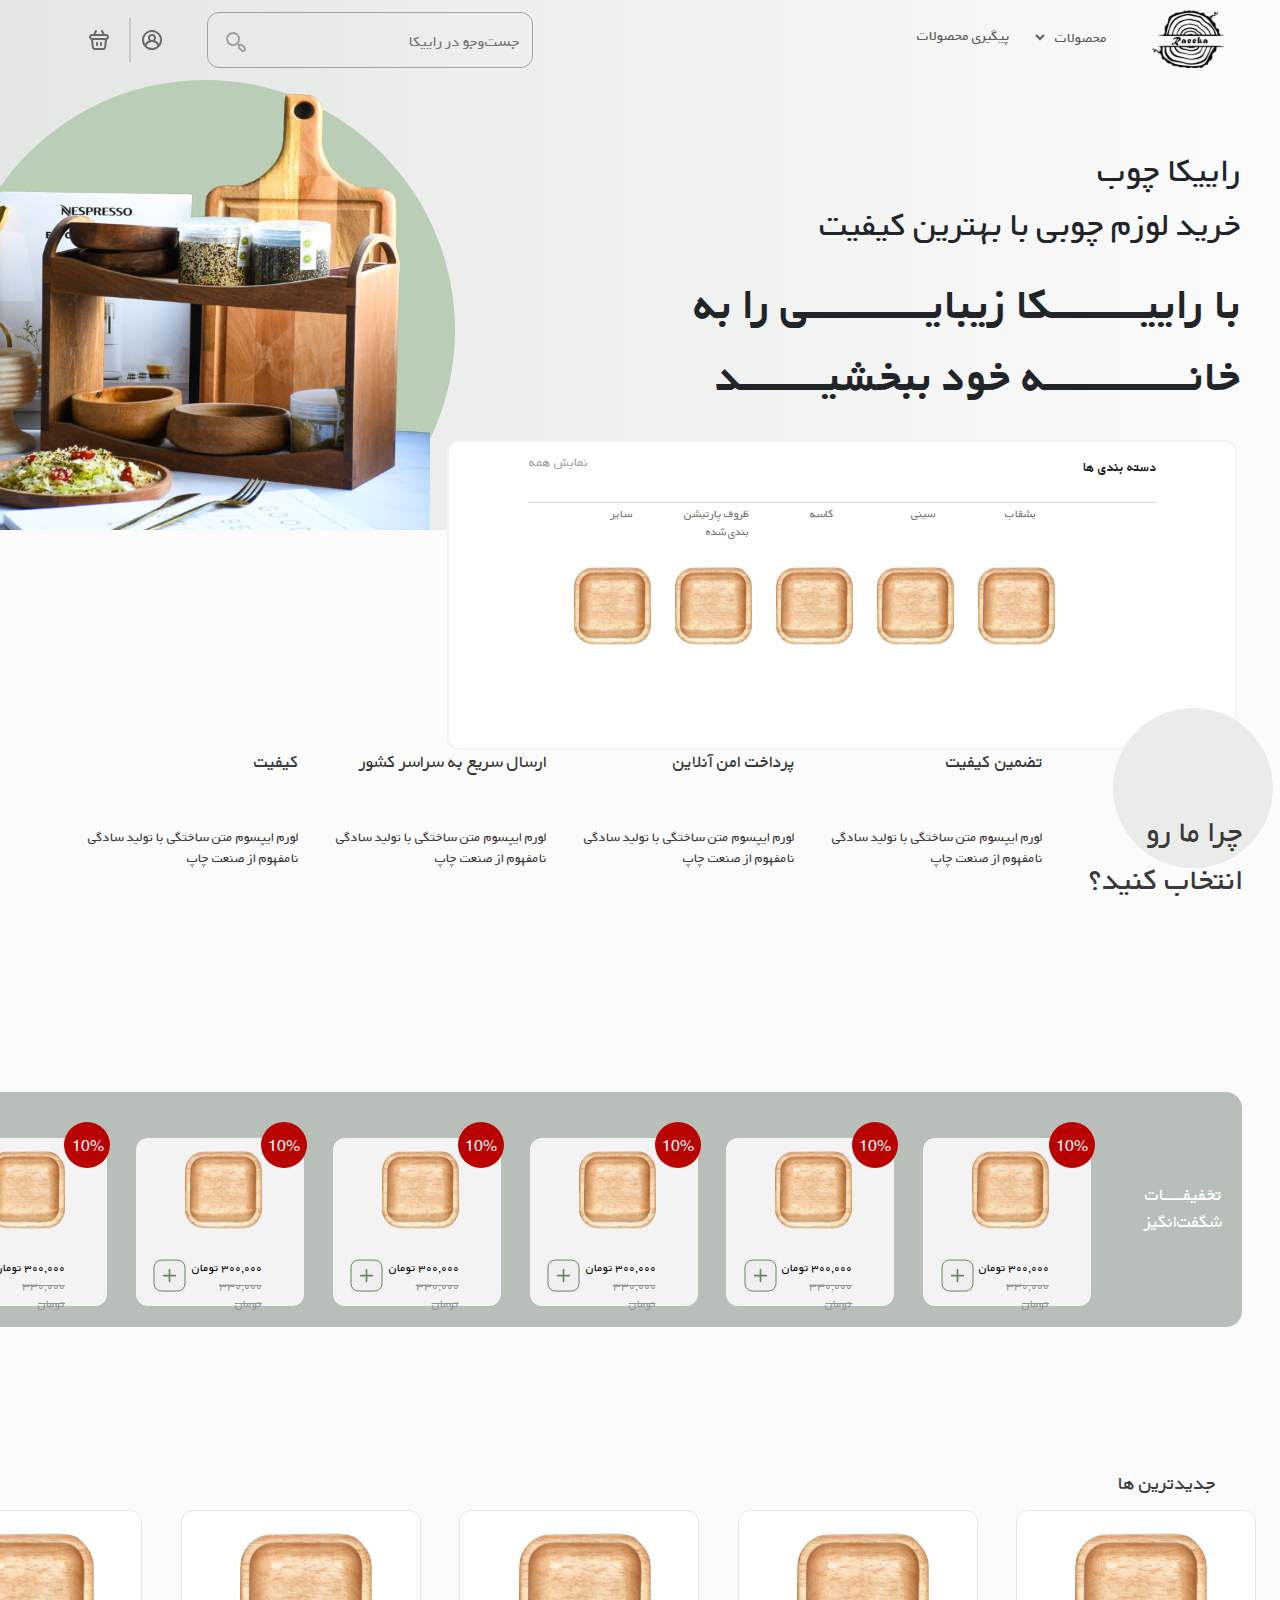
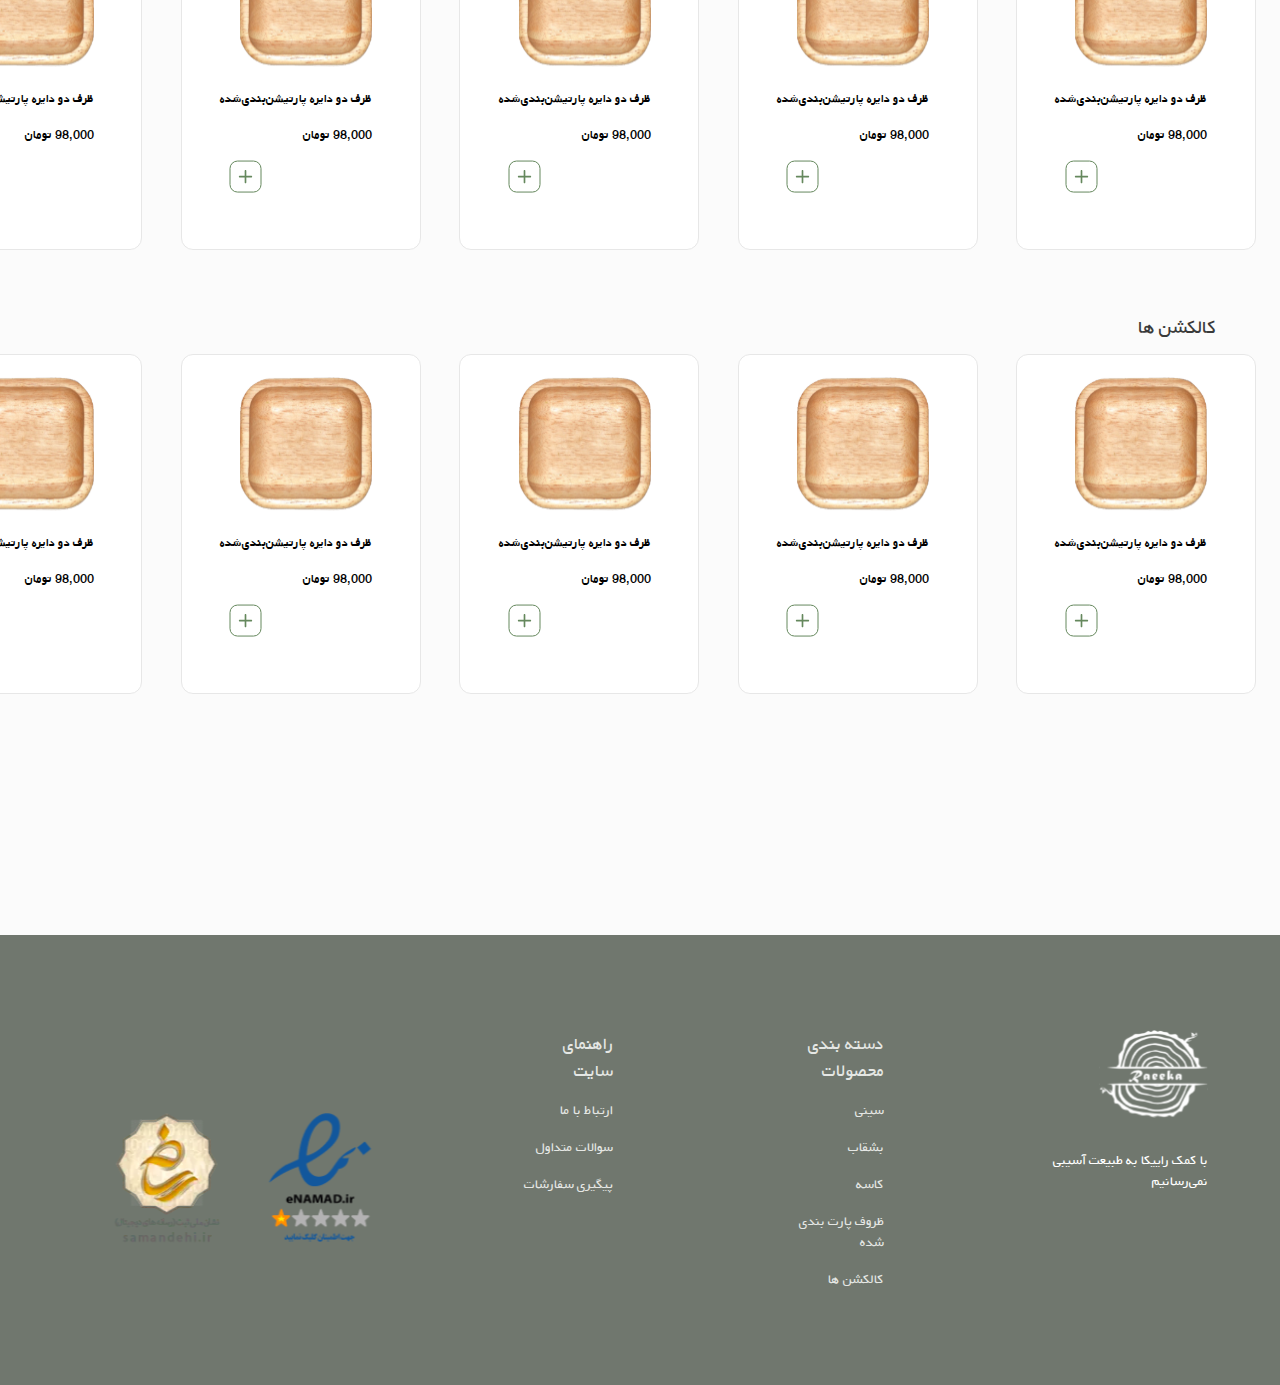
==== index.html @ fb4887e5 "modify some styles" ====
<!DOCTYPE html>
<html lang="en" dir="rtl">
<head>
    <meta charset="UTF-8">
    <meta name="viewport" content="width=device-width, initial-scale=1.0">
    <link rel="stylesheet" href="https://cdn.jsdelivr.net/npm/bootstrap@5.3.1/dist/css/bootstrap.min.css">
    <script href="https://cdn.jsdelivr.net/npm/bootstrap@5.3.1/dist/js/bootstrap.bundle.min.js"></script>
    <link rel="stylesheet" href="./style.css">
    <title>راییکا چوب</title>
</head>
<body class="container-fluid p-0">
   <div class="landing_page">
    <div class=" navbar container-fluid w-100 row m-0 p-0  w-100" style="height: 80px;">
        <div class="col row d-md-block d-none right">
            <div class="d-flex flex-row" style="width:313px; height:60px;">
                <div class="m-0" style="width:73px;"><img src="./picture/Logo.svg" alt="logo"></div>
                <div class="">
                    <div class="products_navbar_dropdown" dir="rtl">
                        <form action="">
                       <select name="products" class="products">
                           <option value="" disabled selected hidden>محصولات</option>
                           <option value="1st_product">محصول 1</option>
                           <option value="2nd_product">محصول 2</option>
                           <option value="3rd_product">محصول 3</option>
                       </select>
                       </form>
                   </div>
                </div>
                <div class="">
                    <div class="products_follow_up">
                        <button class="follow_up_button" ><a class="follow_up_button" href="#"> پیگیری محصولات</a></button>
                      </div> 
                </div>                
            </div>
        </div>
        <div class="col">
           <div class="navbar_left_side">
            <div class="search_bar">
                <button class="search_button">
                    <a href="#"><img src="./icons/search.svg" alt="search_button"></a>
                </button>
                <input type="search" class="search_bar" placeholder="جست‌و‌جو در راییکا" dir="rtl" >
            </div>
            <div class="cart_profile_icon d-lg-block d-none" >
                <div class="profile_icon" >
                    <button class="profile_icon" >
                        <a href="#"><img src="./icons/profile.svg" alt="profile_icon" class="profile_icon"></a>
                    </button>
                </div>
                <div class="cart_icon" >
                    <button class="cart_icon">
                        <a href="#"><img src="./icons/cart.svg" alt="cart_icon" class="cart_icon"></a>
                    </button>
                </div>
            </div>
           </div>
        </div>
    </div>
    <div class="landing_top container-fluid d-flex  justify-content-between p-0">
            <div class="description ">
                <p class="description_1">راییکا چوب<br>خرید لوزم چوبی با بهترین کیفیت</p>
                <p class="description_2">با راییــــــــــکا زیبایـــــــــــــی را به 
                    خانــــــــــــــــه خود ببخشیـــــــــد</p>
            </div>
            <div class="p-0 m-0 d-block">
                <div class="ball">
                    <img class="hero_img" src="./picture/Hero Image.png" alt="">
                </div>
            </div>
    </div>
    <div class="landing_bottom">
        <div class="category">
            <div class="show_all_category">
                <p class="category">دسته بندی ها</p>
                <a href="#" class="show_all_category">نمایش همه</a>
            </div>
            <div class="products_category">
                <a href="#" class="category_card"><div class="category_card"><p class="category_card_lable">بشقاب</p><img src="./picture/r 3010 1 1.svg" alt=""></div></a>
                <a href="#" class="category_card"><div class="category_card"><p class="category_card_lable">سینی</p><img src="./picture/r 3010 1 1.svg" alt=""></div></a>
                <a href="#" class="category_card"><div class="category_card"><p class="category_card_lable">کاسه</p><img src="./picture/r 3010 1 1.svg" alt=""></div></a>
                <a href="#" class="category_card" ><div class="category_card"><p class="category_card_lable" style="margin-right:5%;">ظروف پارتیشن بندی شده</p><img src="./picture/r 3010 1 1.svg" alt=""></div></a>
                <a href="#" class="category_card"><div class="category_card"><p class="category_card_lable">سایر</p><img src="./picture/r 3010 1 1.svg" alt=""></div></a>
            </div>
        </div>
        <div class="why_us">
            <div class="why_us_lable">
                <div class="why_us_ball"><p class="why_us_ball">چرا ما رو انتخاب کنید؟</p></div>
            </div>
            <div class="why_us_reasons">
                <div class="why_us_reasons_1">
                    <div class="reasons_card">
                        <div class="reasons_card_lable">تضمین کیفیت</div>
                        <div class="reasons_card_paragraph">لورم ایپسوم متن ساختگی با تولید سادگی نامفهوم از صنعت چاپ</div>
                    </div>
                    <div class="reasons_card">
                        <div class="reasons_card_lable">پرداخت امن آنلاین</div>
                        <div class="reasons_card_paragraph">لورم ایپسوم متن ساختگی با تولید سادگی نامفهوم از صنعت چاپ</div>
                    </div>
                </div>
                <div class="why_us_reasons_2">
                    <div class="reasons_card">
                        <div class="reasons_card_lable">ارسال سریع به سراسر کشور</div>
                        <div class="reasons_card_paragraph">لورم ایپسوم متن ساختگی با تولید سادگی نامفهوم از صنعت چاپ</div>
                    </div>
                    <div class="reasons_card">
                        <div class="reasons_card_lable">کیفیت</div>
                        <div class="reasons_card_paragraph">لورم ایپسوم متن ساختگی با تولید سادگی نامفهوم از صنعت چاپ</div>
                    </div>
                </div>
            </div>
        </div>
        <div class="special_offers">
            <div class="special_offers_text special_offer_container">
                <p class="special_offers">تخفیفـــــات<br>شگفت‌انگیز</p>
            </div>
            <a href="#" class="special_offer_container"  style="text-decoration: none; margin-left: 2% ;">
                <div class="special_offers_items"> 
                    <div class="special_offers_items_off"><p class="special_offers_items_off">10%</p></div>
                    <div class="special_offers_items_card">
                        <div class="special_offers_items_card_img"><img src="./picture/r 3010 1 1.svg" alt=""></div>
                        <div class="special_offers_items_card_desc">
                            <div class="special_offers_items_card_desc_price">
                                <div style="color:#000000;">۳۰۰,۰۰۰  تومان</div>
                                <div style="color: #959595; text-decoration: line-through">۳۳۰,۰۰۰  تومان</div>
                            </div>
                            <div class="special_offers_items_card_desc_button"><button><img src="./icons/Add_Button.svg" alt=""></button></div>
                        </div>
                    </div>
                </div>
            </a>
            <a href="#" class="special_offer_container" style="text-decoration: none; margin-left: 2% ;">
                <div class="special_offers_items"> 
                    <div class="special_offers_items_off"><p class="special_offers_items_off">10%</p></div>
                    <div class="special_offers_items_card">
                        <div class="special_offers_items_card_img"><img src="./picture/r 3010 1 1.svg" alt=""></div>
                        <div class="special_offers_items_card_desc">
                            <div class="special_offers_items_card_desc_price">
                                <div style="color:#000000;">۳۰۰,۰۰۰  تومان</div>
                                <div style="color: #959595; text-decoration: line-through">۳۳۰,۰۰۰  تومان</div>
                            </div>
                            <div class="special_offers_items_card_desc_button"><button><img src="./icons/Add_Button.svg" alt=""></button></div>
                        </div>
                    </div>
                </div>
            </a>
            <a href="#" class="special_offer_container" style="text-decoration: none; margin-left: 2% ;">
                <div class="special_offers_items"> 
                    <div class="special_offers_items_off"><p class="special_offers_items_off">10%</p></div>
                    <div class="special_offers_items_card">
                        <div class="special_offers_items_card_img"><img src="./picture/r 3010 1 1.svg" alt=""></div>
                        <div class="special_offers_items_card_desc">
                            <div class="special_offers_items_card_desc_price">
                                <div style="color:#000000;">۳۰۰,۰۰۰  تومان</div>
                                <div style="color: #959595; text-decoration: line-through">۳۳۰,۰۰۰  تومان</div>
                            </div>
                            <div class="special_offers_items_card_desc_button"><button><img src="./icons/Add_Button.svg" alt=""></button></div>
                        </div>
                    </div>
                </div>
            </a>
            <a href="#" class="special_offer_container" style="text-decoration: none; margin-left: 2% ;">
                <div class="special_offers_items"> 
                    <div class="special_offers_items_off"><p class="special_offers_items_off">10%</p></div>
                    <div class="special_offers_items_card">
                        <div class="special_offers_items_card_img"><img src="./picture/r 3010 1 1.svg" alt=""></div>
                        <div class="special_offers_items_card_desc">
                            <div class="special_offers_items_card_desc_price">
                                <div style="color:#000000;">۳۰۰,۰۰۰  تومان</div>
                                <div style="color: #959595; text-decoration: line-through">۳۳۰,۰۰۰  تومان</div>
                            </div>
                            <div class="special_offers_items_card_desc_button"><button><img src="./icons/Add_Button.svg" alt=""></button></div>
                        </div>
                    </div>
                </div>
            </a>
            <a href="#" class="special_offer_container" style="text-decoration: none; margin-left: 2% ;">
                <div class="special_offers_items"> 
                    <div class="special_offers_items_off"><p class="special_offers_items_off">10%</p></div>
                    <div class="special_offers_items_card">
                        <div class="special_offers_items_card_img"><img src="./picture/r 3010 1 1.svg" alt=""></div>
                        <div class="special_offers_items_card_desc">
                            <div class="special_offers_items_card_desc_price">
                                <div style="color:#000000;">۳۰۰,۰۰۰  تومان</div>
                                <div style="color: #959595; text-decoration: line-through">۳۳۰,۰۰۰  تومان</div>
                            </div>
                            <div class="special_offers_items_card_desc_button"><button><img src="./icons/Add_Button.svg" alt=""></button></div>
                        </div>
                    </div>
                </div>
            </a>
            <a href="#" class="special_offer_container" style="text-decoration: none; margin-left: 2% ;">
                <div class="special_offers_items"> 
                    <div class="special_offers_items_off"><p class="special_offers_items_off">10%</p></div>
                    <div class="special_offers_items_card">
                        <div class="special_offers_items_card_img"><img src="./picture/r 3010 1 1.svg" alt=""></div>
                        <div class="special_offers_items_card_desc">
                            <div class="special_offers_items_card_desc_price">
                                <div style="color:#000000;">۳۰۰,۰۰۰  تومان</div>
                                <div style="color: #959595; text-decoration: line-through">۳۳۰,۰۰۰  تومان</div>
                            </div>
                            <div class="special_offers_items_card_desc_button"><button><img src="./icons/Add_Button.svg" alt=""></button></div>
                        </div>
                    </div>
                </div>
            </a>
        </div>
        <div class="newest_products">
            <div class="title">
                <p class="title">جدیدترین ها</p>
                <div class="product_nav_button">
                    <button><img src="./icons/Button.svg" alt=""></button>
                    <button ><img src="./icons/Button.svg" alt="" style="rotate: 180deg;"></button>
                </div>
            </div>
            <div class="prosuct_row" >
               <a href="#" style="text-decoration: none; margin-left:3%;">
                    <div class="products_card">
                        <div class="product_img"><img src="./picture/r 3010 1 1.svg" alt="" class="product_img"></div>
                        <div class="product_desc">
                            <div class="product_name"><p> ظرف دو دایره پارتیشن‌بندی‌شده </p></div>
                            <div class="product_price"><p>98,000  تومان</p></div>
                        </div>
                        <div class="product_add"><img src="./icons/Add_Button.svg" alt=""></div>
                    </div>
               </a>
               <a href="#" style="text-decoration: none;  margin-left:3%;">
                    <div class="products_card">
                        <div class="product_img"><img src="./picture/r 3010 1 1.svg" alt="" class="product_img"></div>
                        <div class="product_desc">
                            <div class="product_name"><p> ظرف دو دایره پارتیشن‌بندی‌شده </p></div>
                            <div class="product_price"><p>98,000  تومان</p></div>
                        </div>
                        <div class="product_add"><img src="./icons/Add_Button.svg" alt=""></div>
                    </div>
               </a>
               <a href="#" style="text-decoration: none;  margin-left:3%;">
                    <div class="products_card">
                        <div class="product_img"><img src="./picture/r 3010 1 1.svg" alt="" class="product_img"></div>
                        <div class="product_desc">
                            <div class="product_name"><p> ظرف دو دایره پارتیشن‌بندی‌شده </p></div>
                            <div class="product_price"><p>98,000  تومان</p></div>
                        </div>
                        <div class="product_add"><img src="./icons/Add_Button.svg" alt=""></div>
                    </div>
               </a>
               <a href="#" style="text-decoration: none;  margin-left:3%;">
                    <div class="products_card">
                        <div class="product_img"><img src="./picture/r 3010 1 1.svg" alt="" class="product_img"></div>
                        <div class="product_desc">
                            <div class="product_name"><p> ظرف دو دایره پارتیشن‌بندی‌شده </p></div>
                            <div class="product_price"><p>98,000  تومان</p></div>
                        </div>
                        <div class="product_add"><img src="./icons/Add_Button.svg" alt=""></div>
                    </div>
               </a>
               <a href="#" style="text-decoration: none;  margin-left:3%;">
                    <div class="products_card">
                        <div class="product_img"><img src="./picture/r 3010 1 1.svg" alt="" class="product_img"></div>
                        <div class="product_desc">
                            <div class="product_name"><p> ظرف دو دایره پارتیشن‌بندی‌شده </p></div>
                            <div class="product_price"><p>98,000  تومان</p></div>
                        </div>
                        <div class="product_add"><img src="./icons/Add_Button.svg" alt=""></div>
                    </div>
               </a>
            </div>    
        </div>
        <div class="colaction_products">
            <div class="title">
                <p class="title">کالکشن ها</p>
                <div class="product_nav_button">
                    <button><img src="./icons/Button.svg" alt=""></button>
                    <button ><img src="./icons/Button.svg" alt="" style="rotate: 180deg;"></button>
                </div>
            </div>
            <div class="prosuct_row" >
               <a href="#" style="text-decoration: none; margin-left:3%;">
                    <div class="products_card">
                        <div class="product_img"><img src="./picture/r 3010 1 1.svg" alt="" class="product_img"></div>
                        <div class="product_desc">
                            <div class="product_name"><p> ظرف دو دایره پارتیشن‌بندی‌شده </p></div>
                            <div class="product_price"><p>98,000  تومان</p></div>
                        </div>
                        <div class="product_add"><img src="./icons/Add_Button.svg" alt=""></div>
                    </div>
               </a>
               <a href="#" style="text-decoration: none;  margin-left:3%;">
                    <div class="products_card">
                        <div class="product_img"><img src="./picture/r 3010 1 1.svg" alt="" class="product_img"></div>
                        <div class="product_desc">
                            <div class="product_name"><p> ظرف دو دایره پارتیشن‌بندی‌شده </p></div>
                            <div class="product_price"><p>98,000  تومان</p></div>
                        </div>
                        <div class="product_add"><img src="./icons/Add_Button.svg" alt=""></div>
                    </div>
               </a>
               <a href="#" style="text-decoration: none;  margin-left:3%;">
                    <div class="products_card">
                        <div class="product_img"><img src="./picture/r 3010 1 1.svg" alt="" class="product_img"></div>
                        <div class="product_desc">
                            <div class="product_name"><p> ظرف دو دایره پارتیشن‌بندی‌شده </p></div>
                            <div class="product_price"><p>98,000  تومان</p></div>
                        </div>
                        <div class="product_add"><img src="./icons/Add_Button.svg" alt=""></div>
                    </div>
               </a>
               <a href="#" style="text-decoration: none;  margin-left:3%;">
                    <div class="products_card">
                        <div class="product_img"><img src="./picture/r 3010 1 1.svg" alt="" class="product_img"></div>
                        <div class="product_desc">
                            <div class="product_name"><p> ظرف دو دایره پارتیشن‌بندی‌شده </p></div>
                            <div class="product_price"><p>98,000  تومان</p></div>
                        </div>
                        <div class="product_add"><img src="./icons/Add_Button.svg" alt=""></div>
                    </div>
               </a>
               <a href="#" style="text-decoration: none;  margin-left:3%;">
                    <div class="products_card">
                        <div class="product_img"><img src="./picture/r 3010 1 1.svg" alt="" class="product_img"></div>
                        <div class="product_desc">
                            <div class="product_name"><p> ظرف دو دایره پارتیشن‌بندی‌شده </p></div>
                            <div class="product_price"><p>98,000  تومان</p></div>
                        </div>
                        <div class="product_add"><img src="./icons/Add_Button.svg" alt=""></div>
                    </div>
               </a>
            </div>    
        </div>
    </div>
    <div class="footers">
        <div class="footer_1">
            <div class="footer_icons">
                <div class="footer_icon"><img class="footer_icon" src="./icons/footer/home.svg" alt=""></div>
                <div class="footer_icon"><img class="footer_icon" src="./icons/footer/cart.svg" alt=""></div>
                <div class="footer_icon"><img class="footer_icon" src="./icons/footer/menu.svg" alt=""></div>
                <div class="footer_icon"><img class="footer_icon" src="./icons/footer/profile.svg" alt=""></div>
            </div>
        </div>
        <div class="footer_2">
            <div class="about_us">
                <div style="margin-left: 165px;">
                    <img src="./picture/White_Logo 1.svg" alt="">
                    <div class="footer_details"><p>با کمک راییکا به طبیعت آسیبی نمی‌رسانیم</p></div>
                </div>
                <div style="margin-left: 165px;">
                    <p style="font-size: 18px; color:#E5E7E4;" >دسته بندی محصولات</p>
                    <a href="#" style="text-decoration: none; font-size: 14px; color:#E5E7E4;"><p>سینی</p></a>
                    <a href="#" style="text-decoration: none; font-size: 14px; color:#E5E7E4;"><p>بشقاب</p></a>
                    <a href="#" style="text-decoration: none; font-size: 14px; color:#E5E7E4;"><p>کاسه</p></a>
                    <a href="#" style="text-decoration: none; font-size: 14px; color:#E5E7E4;"><p>ظروف پارت بندی شده</p></a>
                    <a href="#" style="text-decoration: none; font-size: 14px; color:#E5E7E4;"><p>کالکشن ها</p></a>
                </div>
                <div>
                    <p style="font-size: 18px; color:#E5E7E4; width: 90px;" >راهنمای سایت</p>
                    <a href="#" style="text-decoration: none; font-size: 14px; color:#E5E7E4;"><p>ارتباط با ما</p></a>
                    <a href="#" style="text-decoration: none; font-size: 14px; color:#E5E7E4;"><p>سوالات متداول</p></a>
                    <a href="#" style="text-decoration: none; font-size: 14px; color:#E5E7E4;"><p>پیگیری سفارشات</p></a>
                </div>
            </div>
            <div class="namad">
                <a href="#"><img class="namad" src="./namad/image 1.svg" alt=""></a>
                <a href="#"><img class="namad" src="./namad/image 2.svg" alt=""></a>
            </div>
        </div>
    </div>
   </div>
<script src="./script.js"></script>
</body>
</html>
---- style.css ----
*{
    margin: 0%;
    padding: 0%
}

@font-face {
    font-family: yekan_bakh ;
    src: url(./fonts/BYekan+.ttf);
}

@font-face {
    font-family: yekan_bakh_bold ;
    src: url(./fonts/BYekan+\ Bold.ttf) ;
}

body{
    background-color: #fbfbfb ;  
} 

div.navbar{
    height: 80px;
    background-image: linear-gradient(to right , #E2E7E3 ,#D7DFD800);
}

div.right{
    margin-right: 2.5% ;
}

div.products_navbar_dropdown{
    float: right ;
    width: 78px ;
    height: 40px ;
    margin-right: 40px ;
    margin-top: 6% ;
}

select.products{
    font-family: yekan_bakh ;
    font-size: 15px ;
    border-style: none ;
    background-color: transparent ;
    color: #575D56 ;
    width: 78px ;
    height: 40px ;
}

div.products_follow_up{
    background-color: transparent;
    float: left ;
}

button.follow_up_button{
    background-color: transparent;
    font-family: yekan_bakh ;
    margin-top: 5% ;
    border-style:none ;
    color: #575D56 ;
    width: 100px ;
    height: 40px ;
    padding: 0px ;
    margin-right: 20px ;
}

a.follow_up_button{
    font-size: 15px ;
    color: #575D56 ;
    text-decoration:none ;
}

div.search_bar{
    float: right ;
    width: 326px ;
    height: 56px ;
    background-color:transparent ;
    border-style: solid ;
    border-width: 1px ;
    border-color: #9EA49D ;
    border-radius: 12px ;
}

button.search_button{
    width: 24px ;
    height: 24px ;
    margin-top: 16px ;
    margin-bottom: 16px ;
    margin-left: 16px ;
    float: left ;
    background-color:transparent ;
    border-style: none ;
}

input.search_bar{
    font-family: yekan_bakh;
    font-size: 16px;
    border-style: none;
    background-color: transparent;
    float: right;
    padding-right: 12px ;
    padding-top: 16px ;
    padding-bottom: 16px ;
    height: 56px;
    border-radius: 12px ;
}

input.search_bar:focus{
    outline: none;
}

input.search_bar::-webkit-search-cancel-button{
    -webkit-appearance:none;
}

div.cart_profile_icon{
    background-color: transparent;
    float: right;
    width: 100px;
    height: 44px;
    margin-top: 6px ;
    margin-bottom: 6px ;
    margin-right: 7%;
}

div.profile_icon{
    background-color: transparent;
    float: right;
    width: 44px ;
    height: 44px ;
    border-left-width: 1px ;
    border-left-style: solid ;
    border-left-color: #CACACA; 
}

button.profile_icon{
    background-color: transparent;
    border-right-style: none ;
    border-top-style: none ;
    border-bottom-style: none ;
    border-left-color: #CACACA; 
    border-left-style: solid; 
    border-left-width: 1px ; 
}

img.profile_icon{
    margin: 10px;
}

div.cart_icon{
    background-color: transparent;
    float: left;
    width: 47px ;
    height: 44px ;
}

button.cart_icon{
    background-color: transparent;
    border-style: none ;
}

img.cart_icon{
    margin: 10px ;
}

div.landing_top{
    background-image: linear-gradient(to right , #E2E7E3 ,#D7DFD800);
    height: 450px;
    overflow: hidden;
    flex-direction: column;
}

div.description{
    padding-top: 5%;
    padding-right: 3%;
    font-family: yekan_bakh;
    width: 50%;
    height: 20%;
    z-index: 1;
}
p.description_1{
    font-size: 36px;
}

p.description_2{
    font-size: 48px;
    font-family: yekan_bakh_bold;
}

div.ball{
    background-color: #BACDB6;
    border-radius: 50%;
    width: 400px;
    height: 380px;
    margin-left: -9%;
    float: left;
    /* position: absolute;
    top:130px;
    left: 0px;
    z-index: 0; */
}

img.hero_img{
    width: 350px;
    height: 400px;
}

div.category{
    height:200px ;
    background-color: #ffffff;
    border-width: 2px;
    border-style: solid;
    border-color: #E7E7E780;
    border-radius: 12px;
    margin-top: 7%;
    margin-right: 1%;
    display: flex;
    flex-direction: column;
    font-family: yekan_bakh;
}

a.show_all_category{
    text-decoration: none;
    color: #9EA49D;
    font-size: 14px;
}

p.category{
    font-size: 14px;
    font-family: yekan_bakh_bold;
}

div.show_all_category{
    display: flex;
    justify-content: space-between;
    width: 80%;
    height: 15%;
    margin-right: 10%;
    margin-top: 2%;
    border-bottom-style: solid;
    border-width: 1px;
    border-color: #D9D9D9;
    padding-bottom: 5%;
    display: none;
}

div.landing_bottom{
    background-color: #FBFBFB;
}

div.products_category{
    height: 75%;
    overflow-x: scroll;
    -ms-overflow-style: none;
    scrollbar-width: none; 
    display:inline-block;
    display: flex;
    margin-right: 10%;
    justify-content: center;
}

div::-webkit-scrollbar{
    display: none;
}

div.category_card{
    width: 77px;
    height: 80%;
    margin-left: 24px;
    margin-top: 2%;
}

p.category_card_lable{
    font-family: yekan_bakh;
    font-size: 12px;
    height: 25%;
    color: #70776E;
    margin-right: 25%;
    width: 100%;
}

a.category_card{
    text-decoration: none;
}

div.why_us{
    height: 370px;
    width: 100%;
    margin-top: 10%;
    margin-bottom:5% ;
}

div.why_us_lable{
    height: 100px;
    width: 100%;
}

div.why_us_ball{
    width: 100px;
    height: 100px;
    background-color: #EAECEA;
    border-radius: 50%;
    margin-right: 4%;
}
p.why_us_ball{                                     /* change font*/
    width: 190px;
    font-family: yekan_bakh;
    font-size: 20px;
    padding-top: 30%;
    color: #3A3A3A;
}

div.why_us_reasons{
    display: flex;
    margin-top: 7%;
    margin-left: 4% ;
    margin-right: 4% ;
}
 div.reasons_card{
    font-family: yekan_bakh;
    color: #383938;
 }

 div.reasons_card_lable{
    height: 20%;
    font-size: 18px;
    color: #383938;
    margin-bottom: 10%;
 }
 div.reasons_card_paragraph{
    height: 80%;
    font-size: 14px;
    color: #3C3C3C;
    margin-bottom: 10%;
    
 }

 div.why_us_reasons_1{
    width: 35%;
 }

 div.why_us_reasons_2{
    width: 35%;
    margin-right: 20%;
 }

 div.special_offers{
    background-color: #B8BFB8;
    height: 228px;
    margin-right: 3%;
    border-radius: 0px 16px 16px 0;
    overflow-x: scroll;
    display: flex;
    align-items: stretch;
    margin-bottom: 10%;
    -ms-overflow-style: none;
 }

 div.special_offers_text{
    width: 150px;
    margin-left: 70px;
    margin-top: 50px;
}

p.special_offers{
    margin-top: 50%;
    margin-right: 25%;
    font-family: yekan_bakh;                        /*change font*/
    font-size: 18px;
    color: #FFFFFF;
}

div.special_offers_items{
    width: 172px;
    height: 228px;
    margin-left: 5%;
}

p.special_offers_items_off{
    color: #FFFFFF;
    font-family: yekan_bakh;                       /*change font*/     
    font-size: 16px;
    padding-top: 25%;
    padding-right: 15%;
    z-index: 2;
}

div.special_offers_items_off{
    background-color: #B90202;
    width: 46px;
    height: 46px;
    border-radius: 50%;
    position: relative;
    top: 30px;
    padding-bottom: 30px;
}

div.special_offers_items_card{
    width: 168px;
    height: 168px;
    background-color: #F3F3F3;
    border-radius: 12px;
    margin-right: 2%;
    margin-bottom: 5%;
}

div.special_offers_items_card_img{
    width: 96px;
    height: 96px;
    padding-top: 8%;
    padding-right: 25%;
}

div.special_offers_items_card_desc{
    width: 110px;
    height: 40px;
    display: flex;
    margin-right: 25%;
    padding-top: 15%;
}

div.special_offers_items_card_desc_price{
    width: 70px;
    height: 40px;
    font-family: yekan_bakh;                                          /*change font*/
    font-size: 12px;
    display: flex;
    flex-direction: column;
    margin-left: 5%;
}

div.special_offers_items_card_desc_button{
    width: 32px;
    height: 32px;
}

button {
    border: none;
}

div.newest_products{
    height: 380px;
    margin-bottom: 5%;
    -ms-overflow-style: none;
}

div.title{
    height: 40px;
    display: flex;
    margin-bottom: 15px;
}

p.title{
 font-family: yekan_bakh;                                         /*change font*/
 font-size: 20px;
 color: #3A3A3A;
 padding-right: 5%;
 padding-top: 1%;
 margin-left: 5px;
}

div.product_nav_button{
    display: none;
}

div.prosuct_row{
    display: flex;
    overflow: scroll;
}

div.products_card{
    height: 340px;
    width: 240px;
    border-style: solid;
    border-color: #E7E7E7;
    border-width:1px;
    border-radius: 12px;
    margin-right: 10%;
    background-color: #FFFFFF;
}

div.product_img{
    padding-right: 20%;
}
 
img.product_img{
    width: 132px;
    height: 178px;    
}

div.product_desc{
    font-family: yekan_bakh_bold;                                         /*change font*/        
    font-size: 13px;
    padding-right: 20%;
    color: #000000;
}

div.product_add{
    float: left;
    padding-left: 20%;

}

div.colaction_products{
    height: 380px;
    margin-bottom: 20%;
    -ms-overflow-style: none;
}

div.footer_1{
overflow: hidden;
position: fixed;
bottom: 0;
height: 80px;
width: 100%;
border-top-color:#F3F6F4 ;
border-top-style: solid;
border-width: 1px;
background-color: rgba(255, 255, 255, 0.7);
}
 

div.footer_icons{
    display: flex;
    color: #B9B9B9;
    margin-right: 15%;
    margin-top: 24px;
}

img.footer_icon{
    color: #B9B9B9;
}

div.footer_icon{
    color: #B9B9B9;
    margin-left: 20%;
}

div.footer_2{
    display: flex;
    margin-top: 5%;
    height: 450px;
    background-color: #70776E;
    font-family: yekan_bakh;                        /*change font*/
    display: none;
}

div.about_us{
  display: flex;    
  margin-top: 95px; 
  float: right;
  margin-right: 72px;
}

div.footer_details{
    font-size: 14px;
    color: #FFFFFF;
    margin-top: 32px;
}

div.namad{
    float: left;
    margin-top: 174px;
    display: flex;
    width: 35%;
    margin-right: 10%;
}

.special_offer_container.active{
    cursor: grabbing;
    cursor: -webkit-grabbing;
    transform: scale(1);
}

/* resposive */

@media only screen and (max-width:992px) {
    p.description_1{
        font-size: 18px;
    }
    
    p.description_2{
        font-size: 20px;
        font-family: yekan_bakh_bold;
    }
}

@media only screen and (max-width:767px){
    div.search_bar{
        width: 95%;
        justify-content: center;
        margin-right: 2%;
    }
   
}

@media only screen and (min-width:767px){
    div.footer_1{
        display: none;
    }
    div.footer_2{
        display: flex;
    }
    div.namad{
        position: absolute;
        bottom: -2400px;
    }
    img.namad{
        width: 75px;
        height: 75px;
    }
    div.ball{
        width: 450px;
        height: 450px;
    }
    div.landing_top{
        display: flex;
        flex-direction: row;
    }
    img.hero_img{
        float: left;
        width: 95%;
        height: 100%;
    }
}

@media screen and (min-width:992px) {
    div.namad{
        display: block;
        position: static;
    }
    img.namad{
        width: 150px;
        height: 140px;
    }

    div.ball{
        width: 500px;
        height: 500px;
    }
    div.category{
        height: 100%;
    }
    div.why_us{
        display: flex;
        flex-direction:row ;
    }
    div.why_us_reasons_1{
        display: flex;
        width: 50%;
    }
    div.why_us_reasons_2{
        display: flex;
        width: 50%;
        margin-right: 0%;
    }
    div.why_us_lable{
        width: 20%;
    }
    div.show_all_category{
        padding-bottom: 10px;
    }
    div.special_offers{
        height: 235px;
    }
    div.reasons_card{
        margin-left: 15px;
    }
}

@media screen and (min-width:1200px) {
    div.category{
        position: absolute;
        height: 250px;
        width:600px ;
        top: 350px;
        right: 30px;
        width: 790px;
        height: 310px;
    }
    div.show_all_category{
        display: block;
    }

    a.show_all_category{
        position: absolute;
        top: 10px;
        left: 80px;
    }

    div.why_us_lable{
        position: relative;
        top: 50px;
    }

    div.why_us_ball{
        width: 160px;
        height: 160px;
    }

    p.why_us_ball{
        font-size: 32px;
        padding-top: 100px;
        padding-right: 30px;
    }

    div.navbar_left_side{
        float: left;
        margin-left: 10%;
        width: 460px;
    }
}

@media screen and (max-width:1550px){
    body{
        width: 100%;
    }
    div.landing_page{
        width: 100%;
    }
}

@media screen and (min-width:1550px){
    body{
        width: 100%;
    }

    div.landing_page{
        width: 1550px;
        margin-right: 20%;
    }

    div.category{
        right: 20%;
    }
}
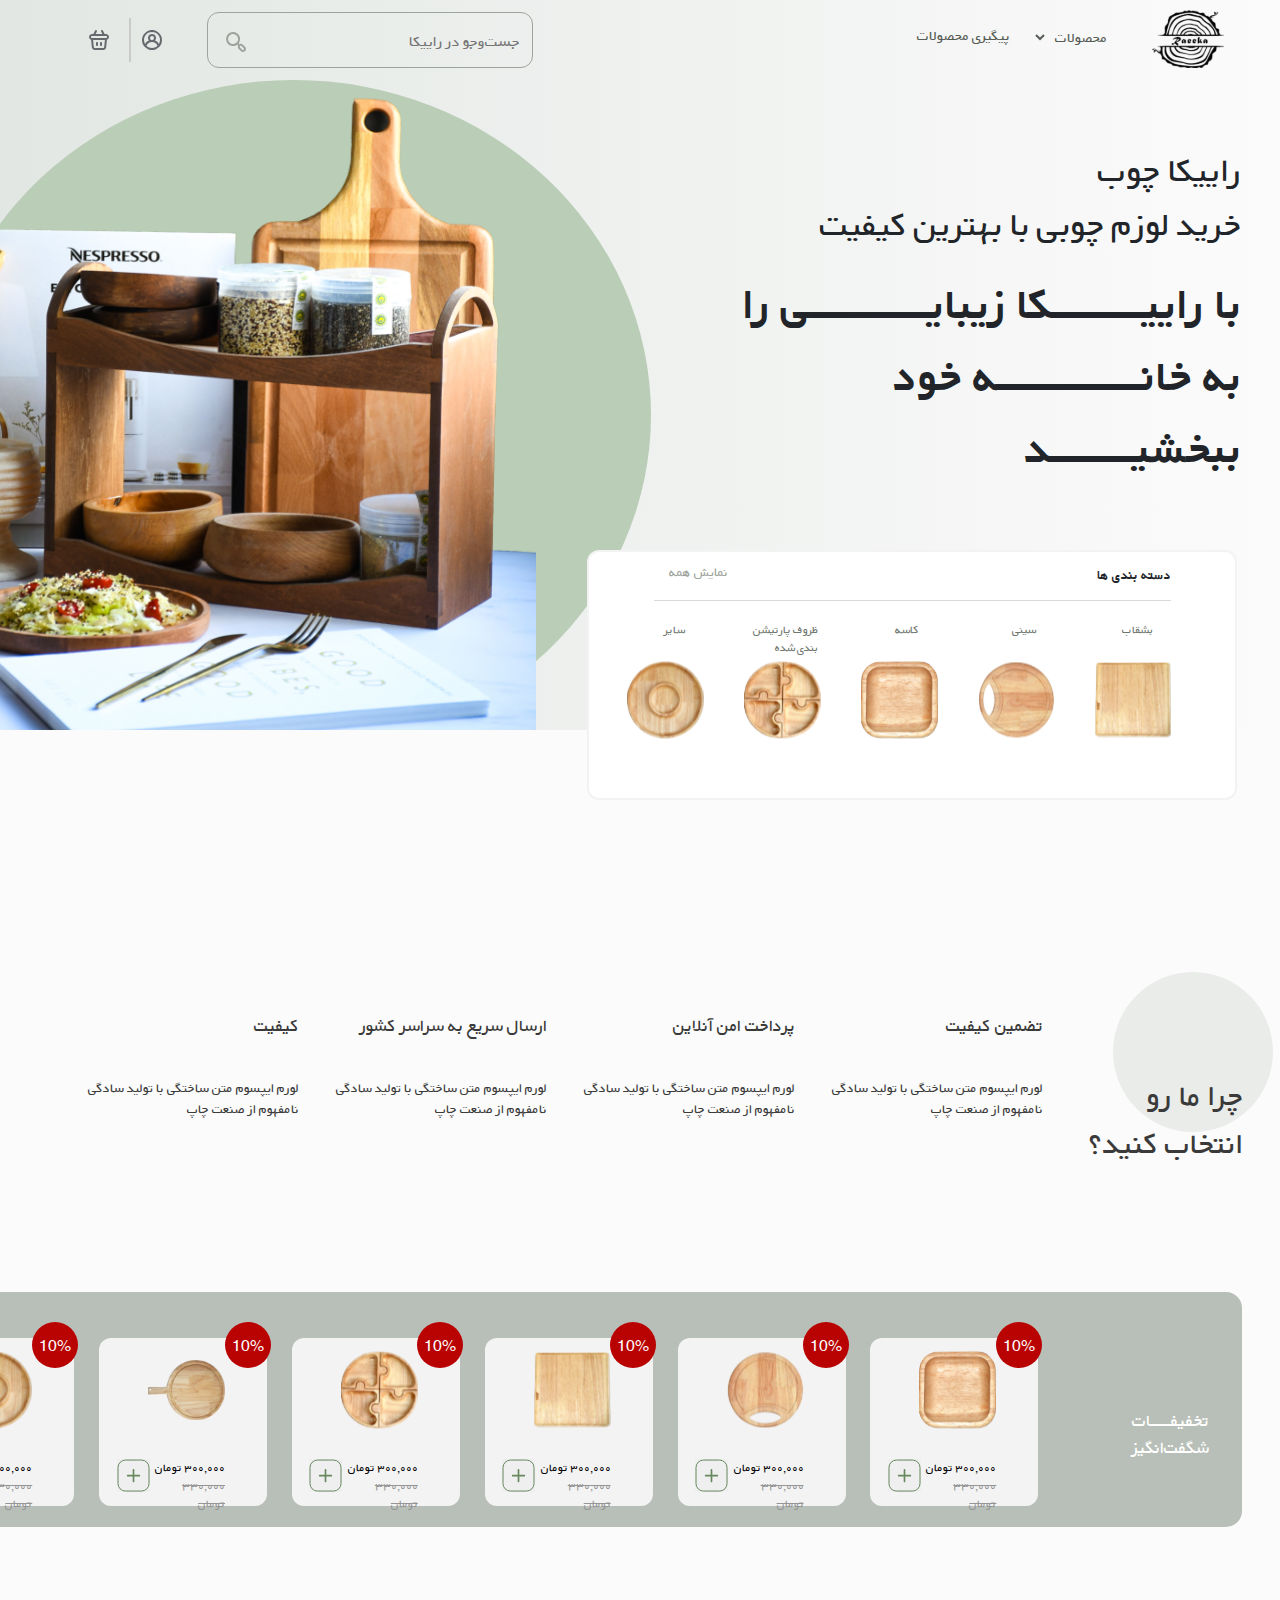
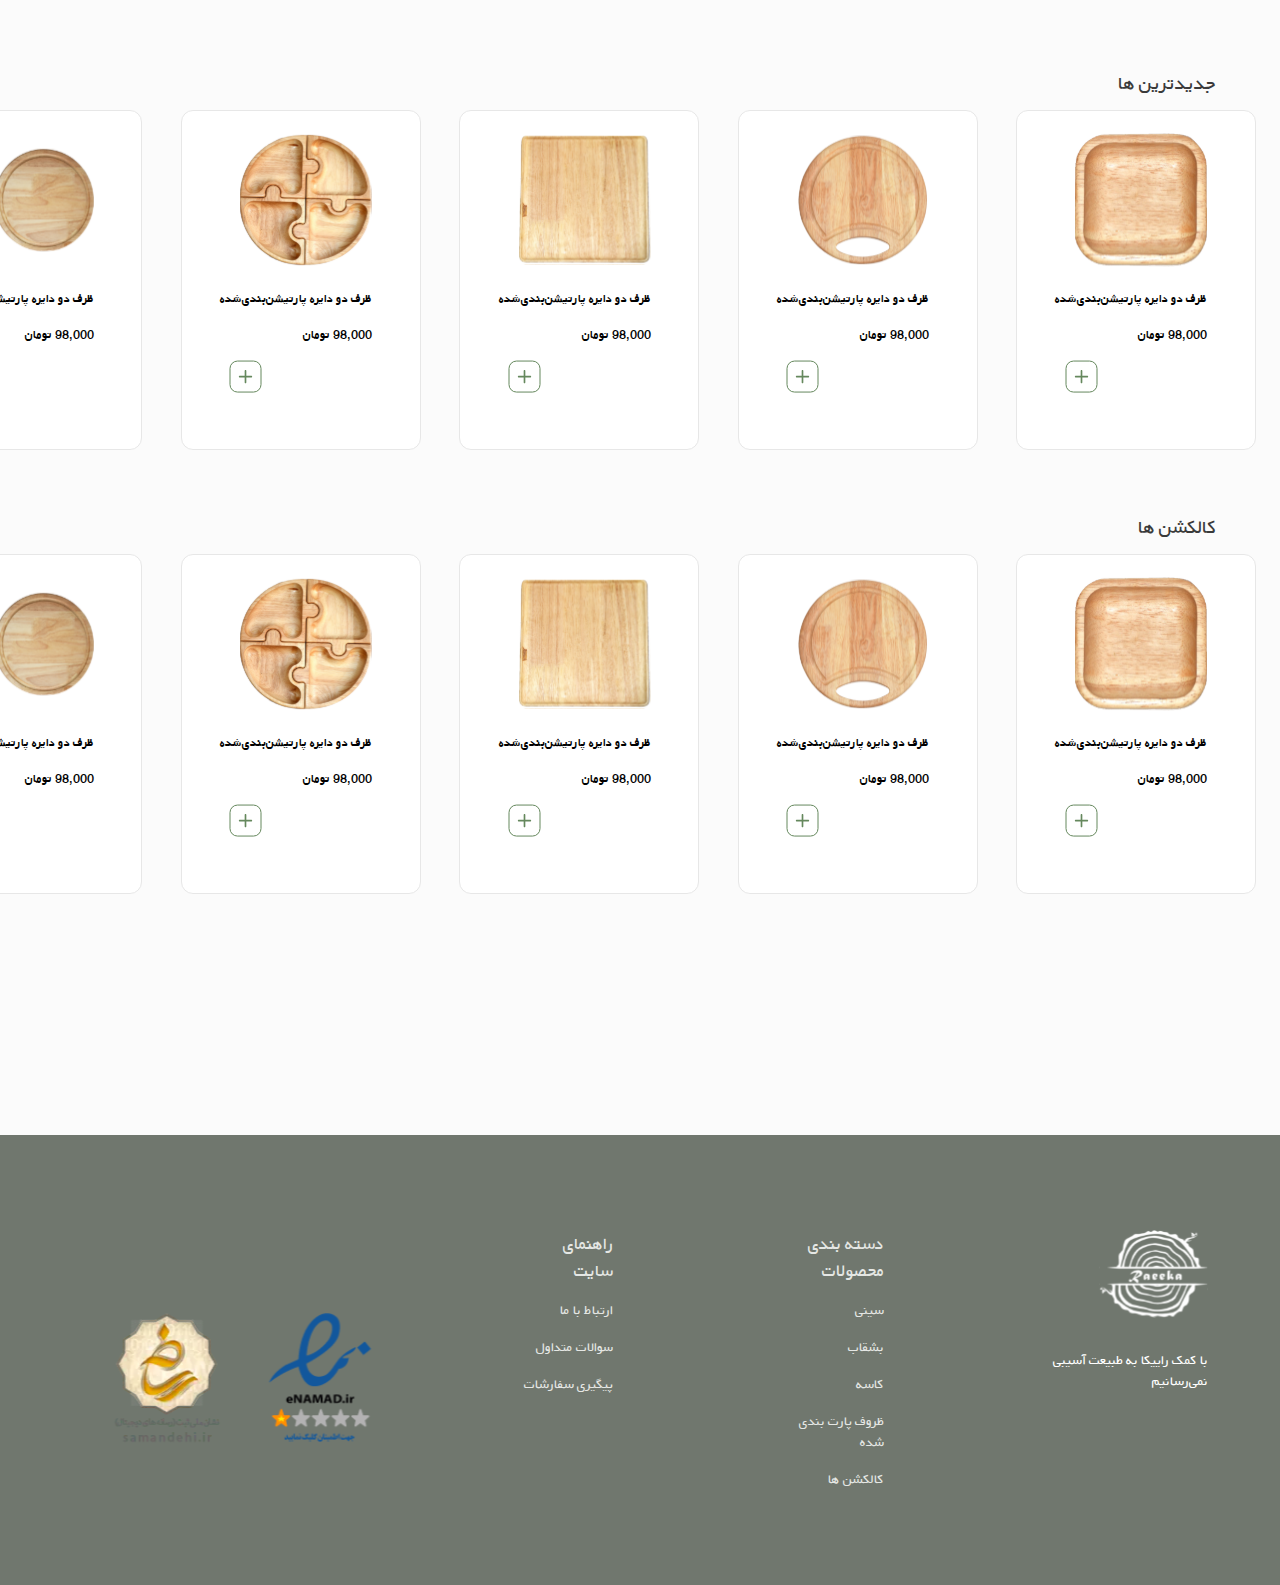
==== commit 8b4b57fe: "new changes" ====
--- a/index.html
+++ b/index.html
@@ -75,11 +75,11 @@
                 <a href="#" class="show_all_category">نمایش همه</a>
             </div>
             <div class="products_category">
-                <a href="#" class="category_card"><div class="category_card"><p class="category_card_lable">بشقاب</p><img src="./picture/r 3010 1 1.svg" alt=""></div></a>
-                <a href="#" class="category_card"><div class="category_card"><p class="category_card_lable">سینی</p><img src="./picture/r 3010 1 1.svg" alt=""></div></a>
-                <a href="#" class="category_card"><div class="category_card"><p class="category_card_lable">کاسه</p><img src="./picture/r 3010 1 1.svg" alt=""></div></a>
-                <a href="#" class="category_card" ><div class="category_card"><p class="category_card_lable" style="margin-right:5%;">ظروف پارتیشن بندی شده</p><img src="./picture/r 3010 1 1.svg" alt=""></div></a>
-                <a href="#" class="category_card"><div class="category_card"><p class="category_card_lable">سایر</p><img src="./picture/r 3010 1 1.svg" alt=""></div></a>
+                <a href="#" class="category_card"><div class="category_card"><p class="category_card_lable">بشقاب</p><div class="img_area"><img src="./picture/products/3-1.svg" class="img_front" alt=""><img src="./picture/products/3-2.svg" alt="" class="img_back"></div></div></a>
+                <a href="#" class="category_card"><div class="category_card"><p class="category_card_lable">سینی</p><div class="img_area"><img src="./picture/products/2-1.svg" style="rotate: 90deg;" class="img_front" alt=""><img src="./picture/products/2-2.svg" alt="" class="img_back"></div></div></a>
+                <a href="#" class="category_card"><div class="category_card"><p class="category_card_lable">کاسه</p><div class="img_area"><img src="./picture/products/1-1.svg" class="img_front" alt=""><img src="./picture/products/1-2.svg" alt="" class="img_back"></div></div></a>
+                <a href="#" class="category_card" ><div class="category_card"><p class="category_card_lable" style="margin-right:5%;">ظروف پارتیشن بندی شده</p><div class="img_area"><img src="./picture/products/4-1.svg" class="img_front" alt=""><img src="./picture/products/4-2.svg" alt="" class="img_back"></div></div></a>
+                <a href="#" class="category_card"><div class="category_card"><p class="category_card_lable">سایر</p><div class="img_area"><img src="./picture/products/6-1.svg" class="img_front" alt=""><img src="./picture/products/6-2.svg" alt="" class="img_back"></div></div></a>
             </div>
         </div>
         <div class="why_us">
@@ -113,96 +113,109 @@
             <div class="special_offers_text special_offer_container">
                 <p class="special_offers">تخفیفـــــات<br>شگفت‌انگیز</p>
             </div>
-            <a href="#" class="special_offer_container"  style="text-decoration: none; margin-left: 2% ;">
-                <div class="special_offers_items"> 
-                    <div class="special_offers_items_off"><p class="special_offers_items_off">10%</p></div>
-                    <div class="special_offers_items_card">
-                        <div class="special_offers_items_card_img"><img src="./picture/r 3010 1 1.svg" alt=""></div>
-                        <div class="special_offers_items_card_desc">
-                            <div class="special_offers_items_card_desc_price">
-                                <div style="color:#000000;">۳۰۰,۰۰۰  تومان</div>
-                                <div style="color: #959595; text-decoration: line-through">۳۳۰,۰۰۰  تومان</div>
-                            </div>
-                            <div class="special_offers_items_card_desc_button"><button><img src="./icons/Add_Button.svg" alt=""></button></div>
-                        </div>
-                    </div>
-                </div>
-            </a>
-            <a href="#" class="special_offer_container" style="text-decoration: none; margin-left: 2% ;">
-                <div class="special_offers_items"> 
-                    <div class="special_offers_items_off"><p class="special_offers_items_off">10%</p></div>
-                    <div class="special_offers_items_card">
-                        <div class="special_offers_items_card_img"><img src="./picture/r 3010 1 1.svg" alt=""></div>
-                        <div class="special_offers_items_card_desc">
-                            <div class="special_offers_items_card_desc_price">
-                                <div style="color:#000000;">۳۰۰,۰۰۰  تومان</div>
-                                <div style="color: #959595; text-decoration: line-through">۳۳۰,۰۰۰  تومان</div>
-                            </div>
-                            <div class="special_offers_items_card_desc_button"><button><img src="./icons/Add_Button.svg" alt=""></button></div>
-                        </div>
-                    </div>
-                </div>
-            </a>
-            <a href="#" class="special_offer_container" style="text-decoration: none; margin-left: 2% ;">
-                <div class="special_offers_items"> 
-                    <div class="special_offers_items_off"><p class="special_offers_items_off">10%</p></div>
-                    <div class="special_offers_items_card">
-                        <div class="special_offers_items_card_img"><img src="./picture/r 3010 1 1.svg" alt=""></div>
-                        <div class="special_offers_items_card_desc">
-                            <div class="special_offers_items_card_desc_price">
-                                <div style="color:#000000;">۳۰۰,۰۰۰  تومان</div>
-                                <div style="color: #959595; text-decoration: line-through">۳۳۰,۰۰۰  تومان</div>
-                            </div>
-                            <div class="special_offers_items_card_desc_button"><button><img src="./icons/Add_Button.svg" alt=""></button></div>
-                        </div>
-                    </div>
-                </div>
-            </a>
-            <a href="#" class="special_offer_container" style="text-decoration: none; margin-left: 2% ;">
-                <div class="special_offers_items"> 
-                    <div class="special_offers_items_off"><p class="special_offers_items_off">10%</p></div>
-                    <div class="special_offers_items_card">
-                        <div class="special_offers_items_card_img"><img src="./picture/r 3010 1 1.svg" alt=""></div>
-                        <div class="special_offers_items_card_desc">
-                            <div class="special_offers_items_card_desc_price">
-                                <div style="color:#000000;">۳۰۰,۰۰۰  تومان</div>
-                                <div style="color: #959595; text-decoration: line-through">۳۳۰,۰۰۰  تومان</div>
-                            </div>
-                            <div class="special_offers_items_card_desc_button"><button><img src="./icons/Add_Button.svg" alt=""></button></div>
-                        </div>
-                    </div>
-                </div>
-            </a>
-            <a href="#" class="special_offer_container" style="text-decoration: none; margin-left: 2% ;">
-                <div class="special_offers_items"> 
-                    <div class="special_offers_items_off"><p class="special_offers_items_off">10%</p></div>
-                    <div class="special_offers_items_card">
-                        <div class="special_offers_items_card_img"><img src="./picture/r 3010 1 1.svg" alt=""></div>
-                        <div class="special_offers_items_card_desc">
-                            <div class="special_offers_items_card_desc_price">
-                                <div style="color:#000000;">۳۰۰,۰۰۰  تومان</div>
-                                <div style="color: #959595; text-decoration: line-through">۳۳۰,۰۰۰  تومان</div>
-                            </div>
-                            <div class="special_offers_items_card_desc_button"><button><img src="./icons/Add_Button.svg" alt=""></button></div>
-                        </div>
-                    </div>
-                </div>
-            </a>
-            <a href="#" class="special_offer_container" style="text-decoration: none; margin-left: 2% ;">
-                <div class="special_offers_items"> 
-                    <div class="special_offers_items_off"><p class="special_offers_items_off">10%</p></div>
-                    <div class="special_offers_items_card">
-                        <div class="special_offers_items_card_img"><img src="./picture/r 3010 1 1.svg" alt=""></div>
-                        <div class="special_offers_items_card_desc">
-                            <div class="special_offers_items_card_desc_price">
-                                <div style="color:#000000;">۳۰۰,۰۰۰  تومان</div>
-                                <div style="color: #959595; text-decoration: line-through">۳۳۰,۰۰۰  تومان</div>
-                            </div>
-                            <div class="special_offers_items_card_desc_button"><button><img src="./icons/Add_Button.svg" alt=""></button></div>
-                        </div>
-                    </div>
-                </div>
-            </a>
+            <div style="display:flex; overflow-x: scroll;">
+                <a href="#" class="special_offer_container"  style="text-decoration: none; margin-left: 2% ;">
+                    <div class="special_offers_items"> 
+                        <div class="special_offers_items_off"><p class="special_offers_items_off">10%</p></div>
+                        <div class="special_offers_items_card">
+                            <div class="special_offers_items_card_img"><img src="./picture/products/1-1.svg" alt=""></div>
+                            <div class="special_offers_items_card_desc">
+                                <div class="special_offers_items_card_desc_price">
+                                    <div style="color:#000000;">۳۰۰,۰۰۰  تومان</div>
+                                    <div style="color: #959595; text-decoration: line-through">۳۳۰,۰۰۰  تومان</div>
+                                </div>
+                                <div class="special_offers_items_card_desc_button"><button><img src="./icons/Add_Button.svg" alt=""></button></div>
+                            </div>
+                        </div>
+                    </div>
+                </a>
+                <a href="#" class="special_offer_container"  style="text-decoration: none; margin-left: 2% ;">
+                    <div class="special_offers_items"> 
+                        <div class="special_offers_items_off"><p class="special_offers_items_off">10%</p></div>
+                        <div class="special_offers_items_card">
+                            <div class="special_offers_items_card_img"><img src="./picture/products/2-1.svg" alt=""></div>
+                            <div class="special_offers_items_card_desc">
+                                <div class="special_offers_items_card_desc_price">
+                                    <div style="color:#000000;">۳۰۰,۰۰۰  تومان</div>
+                                    <div style="color: #959595; text-decoration: line-through">۳۳۰,۰۰۰  تومان</div>
+                                </div>
+                                <div class="special_offers_items_card_desc_button"><button><img src="./icons/Add_Button.svg" alt=""></button></div>
+                            </div>
+                        </div>
+                    </div>
+                </a><a href="#" class="special_offer_container"  style="text-decoration: none; margin-left: 2% ;">
+                    <div class="special_offers_items"> 
+                        <div class="special_offers_items_off"><p class="special_offers_items_off">10%</p></div>
+                        <div class="special_offers_items_card">
+                            <div class="special_offers_items_card_img"><img src="./picture/products/3-1.svg" alt=""></div>
+                            <div class="special_offers_items_card_desc">
+                                <div class="special_offers_items_card_desc_price">
+                                    <div style="color:#000000;">۳۰۰,۰۰۰  تومان</div>
+                                    <div style="color: #959595; text-decoration: line-through">۳۳۰,۰۰۰  تومان</div>
+                                </div>
+                                <div class="special_offers_items_card_desc_button"><button><img src="./icons/Add_Button.svg" alt=""></button></div>
+                            </div>
+                        </div>
+                    </div>
+                </a><a href="#" class="special_offer_container"  style="text-decoration: none; margin-left: 2% ;">
+                    <div class="special_offers_items"> 
+                        <div class="special_offers_items_off"><p class="special_offers_items_off">10%</p></div>
+                        <div class="special_offers_items_card">
+                            <div class="special_offers_items_card_img"><img src="./picture/products/4-1.svg" alt=""></div>
+                            <div class="special_offers_items_card_desc">
+                                <div class="special_offers_items_card_desc_price">
+                                    <div style="color:#000000;">۳۰۰,۰۰۰  تومان</div>
+                                    <div style="color: #959595; text-decoration: line-through">۳۳۰,۰۰۰  تومان</div>
+                                </div>
+                                <div class="special_offers_items_card_desc_button"><button><img src="./icons/Add_Button.svg" alt=""></button></div>
+                            </div>
+                        </div>
+                    </div>
+                </a><a href="#" class="special_offer_container"  style="text-decoration: none; margin-left: 2% ;">
+                    <div class="special_offers_items"> 
+                        <div class="special_offers_items_off"><p class="special_offers_items_off">10%</p></div>
+                        <div class="special_offers_items_card">
+                            <div class="special_offers_items_card_img"><img src="./picture/products/5-1.svg" alt=""></div>
+                            <div class="special_offers_items_card_desc">
+                                <div class="special_offers_items_card_desc_price">
+                                    <div style="color:#000000;">۳۰۰,۰۰۰  تومان</div>
+                                    <div style="color: #959595; text-decoration: line-through">۳۳۰,۰۰۰  تومان</div>
+                                </div>
+                                <div class="special_offers_items_card_desc_button"><button><img src="./icons/Add_Button.svg" alt=""></button></div>
+                            </div>
+                        </div>
+                    </div>
+                </a><a href="#" class="special_offer_container"  style="text-decoration: none; margin-left: 2% ;">
+                    <div class="special_offers_items"> 
+                        <div class="special_offers_items_off"><p class="special_offers_items_off">10%</p></div>
+                        <div class="special_offers_items_card">
+                            <div class="special_offers_items_card_img"><img src="./picture/products/6-1.svg" alt=""></div>
+                            <div class="special_offers_items_card_desc">
+                                <div class="special_offers_items_card_desc_price">
+                                    <div style="color:#000000;">۳۰۰,۰۰۰  تومان</div>
+                                    <div style="color: #959595; text-decoration: line-through">۳۳۰,۰۰۰  تومان</div>
+                                </div>
+                                <div class="special_offers_items_card_desc_button"><button><img src="./icons/Add_Button.svg" alt=""></button></div>
+                            </div>
+                        </div>
+                    </div>
+                </a><a href="#" class="special_offer_container"  style="text-decoration: none; margin-left: 2% ;">
+                    <div class="special_offers_items"> 
+                        <div class="special_offers_items_off"><p class="special_offers_items_off">10%</p></div>
+                        <div class="special_offers_items_card">
+                            <div class="special_offers_items_card_img"><img src="./picture/products/1-1.svg" alt=""></div>
+                            <div class="special_offers_items_card_desc">
+                                <div class="special_offers_items_card_desc_price">
+                                    <div style="color:#000000;">۳۰۰,۰۰۰  تومان</div>
+                                    <div style="color: #959595; text-decoration: line-through">۳۳۰,۰۰۰  تومان</div>
+                                </div>
+                                <div class="special_offers_items_card_desc_button"><button><img src="./icons/Add_Button.svg" alt=""></button></div>
+                            </div>
+                        </div>
+                    </div>
+                </a>
+            </div>
+
         </div>
         <div class="newest_products">
             <div class="title">
@@ -215,47 +228,47 @@
             <div class="prosuct_row" >
                <a href="#" style="text-decoration: none; margin-left:3%;">
                     <div class="products_card">
-                        <div class="product_img"><img src="./picture/r 3010 1 1.svg" alt="" class="product_img"></div>
-                        <div class="product_desc">
-                            <div class="product_name"><p> ظرف دو دایره پارتیشن‌بندی‌شده </p></div>
-                            <div class="product_price"><p>98,000  تومان</p></div>
-                        </div>
-                        <div class="product_add"><img src="./icons/Add_Button.svg" alt=""></div>
-                    </div>
-               </a>
-               <a href="#" style="text-decoration: none;  margin-left:3%;">
-                    <div class="products_card">
-                        <div class="product_img"><img src="./picture/r 3010 1 1.svg" alt="" class="product_img"></div>
-                        <div class="product_desc">
-                            <div class="product_name"><p> ظرف دو دایره پارتیشن‌بندی‌شده </p></div>
-                            <div class="product_price"><p>98,000  تومان</p></div>
-                        </div>
-                        <div class="product_add"><img src="./icons/Add_Button.svg" alt=""></div>
-                    </div>
-               </a>
-               <a href="#" style="text-decoration: none;  margin-left:3%;">
-                    <div class="products_card">
-                        <div class="product_img"><img src="./picture/r 3010 1 1.svg" alt="" class="product_img"></div>
-                        <div class="product_desc">
-                            <div class="product_name"><p> ظرف دو دایره پارتیشن‌بندی‌شده </p></div>
-                            <div class="product_price"><p>98,000  تومان</p></div>
-                        </div>
-                        <div class="product_add"><img src="./icons/Add_Button.svg" alt=""></div>
-                    </div>
-               </a>
-               <a href="#" style="text-decoration: none;  margin-left:3%;">
-                    <div class="products_card">
-                        <div class="product_img"><img src="./picture/r 3010 1 1.svg" alt="" class="product_img"></div>
-                        <div class="product_desc">
-                            <div class="product_name"><p> ظرف دو دایره پارتیشن‌بندی‌شده </p></div>
-                            <div class="product_price"><p>98,000  تومان</p></div>
-                        </div>
-                        <div class="product_add"><img src="./icons/Add_Button.svg" alt=""></div>
-                    </div>
-               </a>
-               <a href="#" style="text-decoration: none;  margin-left:3%;">
-                    <div class="products_card">
-                        <div class="product_img"><img src="./picture/r 3010 1 1.svg" alt="" class="product_img"></div>
+                        <div class="product_img"><img src="./picture/products/1-1.svg" alt="" class="product_img"></div>
+                        <div class="product_desc">
+                            <div class="product_name"><p> ظرف دو دایره پارتیشن‌بندی‌شده </p></div>
+                            <div class="product_price"><p>98,000  تومان</p></div>
+                        </div>
+                        <div class="product_add"><img src="./icons/Add_Button.svg" alt=""></div>
+                    </div>
+               </a>
+               <a href="#" style="text-decoration: none;  margin-left:3%;">
+                    <div class="products_card">
+                        <div class="product_img"><img src="./picture/products/2-1.svg" alt="" class="product_img"></div>
+                        <div class="product_desc">
+                            <div class="product_name"><p> ظرف دو دایره پارتیشن‌بندی‌شده </p></div>
+                            <div class="product_price"><p>98,000  تومان</p></div>
+                        </div>
+                        <div class="product_add"><img src="./icons/Add_Button.svg" alt=""></div>
+                    </div>
+               </a>
+               <a href="#" style="text-decoration: none;  margin-left:3%;">
+                    <div class="products_card">
+                        <div class="product_img"><img src="./picture/products/3-1.svg" alt="" class="product_img"></div>
+                        <div class="product_desc">
+                            <div class="product_name"><p> ظرف دو دایره پارتیشن‌بندی‌شده </p></div>
+                            <div class="product_price"><p>98,000  تومان</p></div>
+                        </div>
+                        <div class="product_add"><img src="./icons/Add_Button.svg" alt=""></div>
+                    </div>
+               </a>
+               <a href="#" style="text-decoration: none;  margin-left:3%;">
+                    <div class="products_card">
+                        <div class="product_img"><img src="./picture/products/4-1.svg" alt="" class="product_img"></div>
+                        <div class="product_desc">
+                            <div class="product_name"><p> ظرف دو دایره پارتیشن‌بندی‌شده </p></div>
+                            <div class="product_price"><p>98,000  تومان</p></div>
+                        </div>
+                        <div class="product_add"><img src="./icons/Add_Button.svg" alt=""></div>
+                    </div>
+               </a>
+               <a href="#" style="text-decoration: none;  margin-left:3%;">
+                    <div class="products_card">
+                        <div class="product_img"><img src="./picture/products/5-1.svg" alt="" class="product_img"></div>
                         <div class="product_desc">
                             <div class="product_name"><p> ظرف دو دایره پارتیشن‌بندی‌شده </p></div>
                             <div class="product_price"><p>98,000  تومان</p></div>
@@ -276,47 +289,47 @@
             <div class="prosuct_row" >
                <a href="#" style="text-decoration: none; margin-left:3%;">
                     <div class="products_card">
-                        <div class="product_img"><img src="./picture/r 3010 1 1.svg" alt="" class="product_img"></div>
-                        <div class="product_desc">
-                            <div class="product_name"><p> ظرف دو دایره پارتیشن‌بندی‌شده </p></div>
-                            <div class="product_price"><p>98,000  تومان</p></div>
-                        </div>
-                        <div class="product_add"><img src="./icons/Add_Button.svg" alt=""></div>
-                    </div>
-               </a>
-               <a href="#" style="text-decoration: none;  margin-left:3%;">
-                    <div class="products_card">
-                        <div class="product_img"><img src="./picture/r 3010 1 1.svg" alt="" class="product_img"></div>
-                        <div class="product_desc">
-                            <div class="product_name"><p> ظرف دو دایره پارتیشن‌بندی‌شده </p></div>
-                            <div class="product_price"><p>98,000  تومان</p></div>
-                        </div>
-                        <div class="product_add"><img src="./icons/Add_Button.svg" alt=""></div>
-                    </div>
-               </a>
-               <a href="#" style="text-decoration: none;  margin-left:3%;">
-                    <div class="products_card">
-                        <div class="product_img"><img src="./picture/r 3010 1 1.svg" alt="" class="product_img"></div>
-                        <div class="product_desc">
-                            <div class="product_name"><p> ظرف دو دایره پارتیشن‌بندی‌شده </p></div>
-                            <div class="product_price"><p>98,000  تومان</p></div>
-                        </div>
-                        <div class="product_add"><img src="./icons/Add_Button.svg" alt=""></div>
-                    </div>
-               </a>
-               <a href="#" style="text-decoration: none;  margin-left:3%;">
-                    <div class="products_card">
-                        <div class="product_img"><img src="./picture/r 3010 1 1.svg" alt="" class="product_img"></div>
-                        <div class="product_desc">
-                            <div class="product_name"><p> ظرف دو دایره پارتیشن‌بندی‌شده </p></div>
-                            <div class="product_price"><p>98,000  تومان</p></div>
-                        </div>
-                        <div class="product_add"><img src="./icons/Add_Button.svg" alt=""></div>
-                    </div>
-               </a>
-               <a href="#" style="text-decoration: none;  margin-left:3%;">
-                    <div class="products_card">
-                        <div class="product_img"><img src="./picture/r 3010 1 1.svg" alt="" class="product_img"></div>
+                        <div class="product_img"><img src="./picture/products/1-1.svg" alt="" class="product_img"></div>
+                        <div class="product_desc">
+                            <div class="product_name"><p> ظرف دو دایره پارتیشن‌بندی‌شده </p></div>
+                            <div class="product_price"><p>98,000  تومان</p></div>
+                        </div>
+                        <div class="product_add"><img src="./icons/Add_Button.svg" alt=""></div>
+                    </div>
+               </a>
+               <a href="#" style="text-decoration: none;  margin-left:3%;">
+                    <div class="products_card">
+                        <div class="product_img"><img src="./picture/products/2-1.svg" alt="" class="product_img"></div>
+                        <div class="product_desc">
+                            <div class="product_name"><p> ظرف دو دایره پارتیشن‌بندی‌شده </p></div>
+                            <div class="product_price"><p>98,000  تومان</p></div>
+                        </div>
+                        <div class="product_add"><img src="./icons/Add_Button.svg" alt=""></div>
+                    </div>
+               </a>
+               <a href="#" style="text-decoration: none;  margin-left:3%;">
+                    <div class="products_card">
+                        <div class="product_img"><img src="./picture/products/3-1.svg" alt="" class="product_img"></div>
+                        <div class="product_desc">
+                            <div class="product_name"><p> ظرف دو دایره پارتیشن‌بندی‌شده </p></div>
+                            <div class="product_price"><p>98,000  تومان</p></div>
+                        </div>
+                        <div class="product_add"><img src="./icons/Add_Button.svg" alt=""></div>
+                    </div>
+               </a>
+               <a href="#" style="text-decoration: none;  margin-left:3%;">
+                    <div class="products_card">
+                        <div class="product_img"><img src="./picture/products/4-1.svg" alt="" class="product_img"></div>
+                        <div class="product_desc">
+                            <div class="product_name"><p> ظرف دو دایره پارتیشن‌بندی‌شده </p></div>
+                            <div class="product_price"><p>98,000  تومان</p></div>
+                        </div>
+                        <div class="product_add"><img src="./icons/Add_Button.svg" alt=""></div>
+                    </div>
+               </a>
+               <a href="#" style="text-decoration: none;  margin-left:3%;">
+                    <div class="products_card">
+                        <div class="product_img"><img src="./picture/products/5-1.svg" alt="" class="product_img"></div>
                         <div class="product_desc">
                             <div class="product_name"><p> ظرف دو دایره پارتیشن‌بندی‌شده </p></div>
                             <div class="product_price"><p>98,000  تومان</p></div>
--- a/style.css
+++ b/style.css
@@ -265,6 +265,7 @@
     height: 80%;
     margin-left: 24px;
     margin-top: 2%;
+    position: relative;
 }
 
 p.category_card_lable{
@@ -285,6 +286,7 @@
     width: 100%;
     margin-top: 10%;
     margin-bottom:5% ;
+    padding-top: 5%;
 }
 
 div.why_us_lable{
@@ -346,7 +348,6 @@
     height: 228px;
     margin-right: 3%;
     border-radius: 0px 16px 16px 0;
-    overflow-x: scroll;
     display: flex;
     align-items: stretch;
     margin-bottom: 10%;
@@ -569,6 +570,31 @@
     transform: scale(1);
 }
 
+img.img_front{
+    width: 77px;
+    height: 78px;
+    opacity: 1;
+    z-index: 1;
+}
+.img_area img{
+    position: absolute;
+    transition: opacity 1s ease-out;  
+}
+
+img.img_front:hover{
+    opacity: 0;
+}
+
+
+img.img_back{
+    width: 77px;
+    height: 70px;
+    padding-top: 2px;
+}
+.special_offers_items_card_img img{
+    width: 77px;
+    height: 78px;
+}
 /* resposive */
 
 @media only screen and (max-width:992px) {
@@ -636,8 +662,17 @@
         height: 500px;
     }
     div.category{
-        height: 100%;
-    }
+        height: 160px;
+    }
+
+    div.img_area img{
+        top: 40px;
+    }
+
+    a.category_card{
+        height: 150px
+    }
+
     div.why_us{
         display: flex;
         flex-direction:row ;
@@ -668,13 +703,17 @@
 @media screen and (min-width:1200px) {
     div.category{
         position: absolute;
+        top: 460px;
+        right: 30px;
+        width: 650px;
         height: 250px;
-        width:600px ;
-        top: 350px;
-        right: 30px;
-        width: 790px;
-        height: 310px;
-    }
+    }
+
+    div.category_card{
+        margin-top: 20px;
+        margin-left: 40px;
+    }
+
     div.show_all_category{
         display: block;
     }
@@ -706,6 +745,18 @@
         margin-left: 10%;
         width: 460px;
     }
+    div.landing_top{
+        height: 650px;
+    }
+
+    div.ball{
+        width: 715px ;
+        height: 670px ;
+    }
+
+    img.hero_img{
+        width: 600px ;
+    }
 }
 
 @media screen and (max-width:1550px){
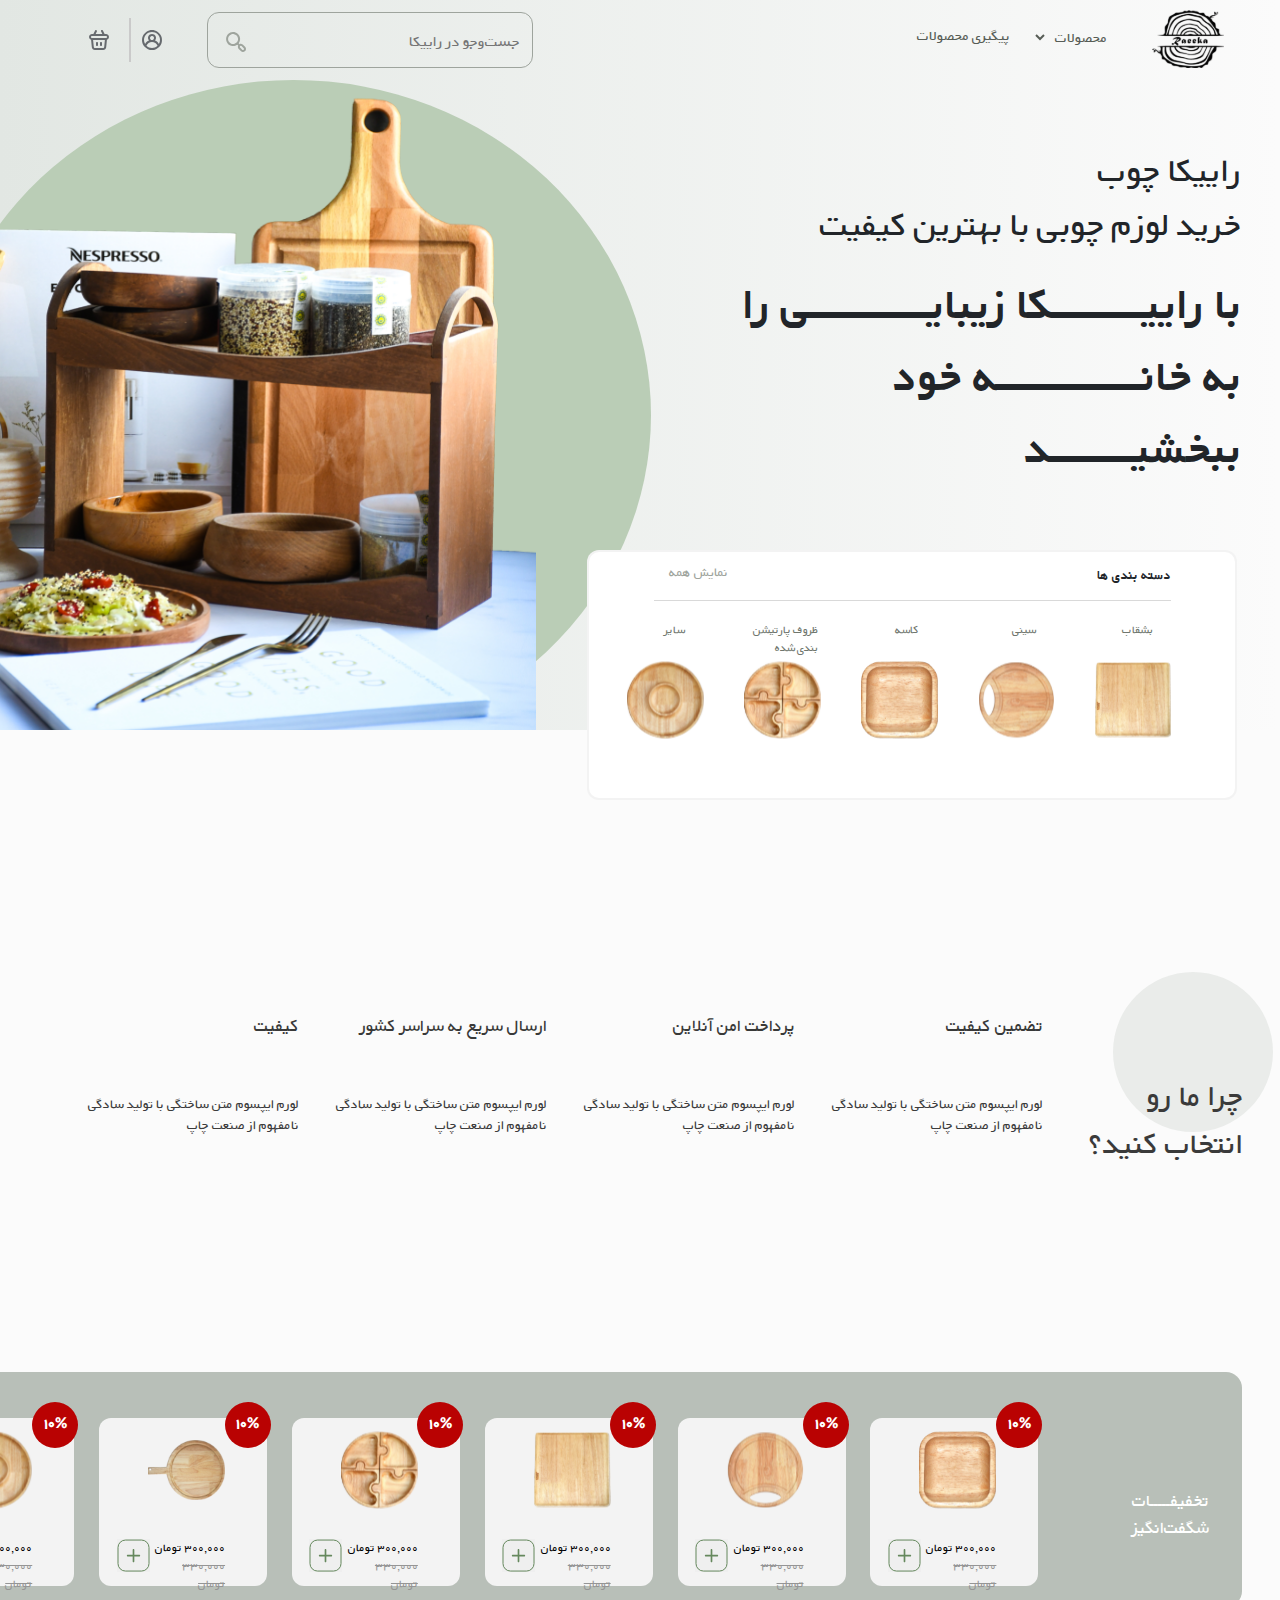
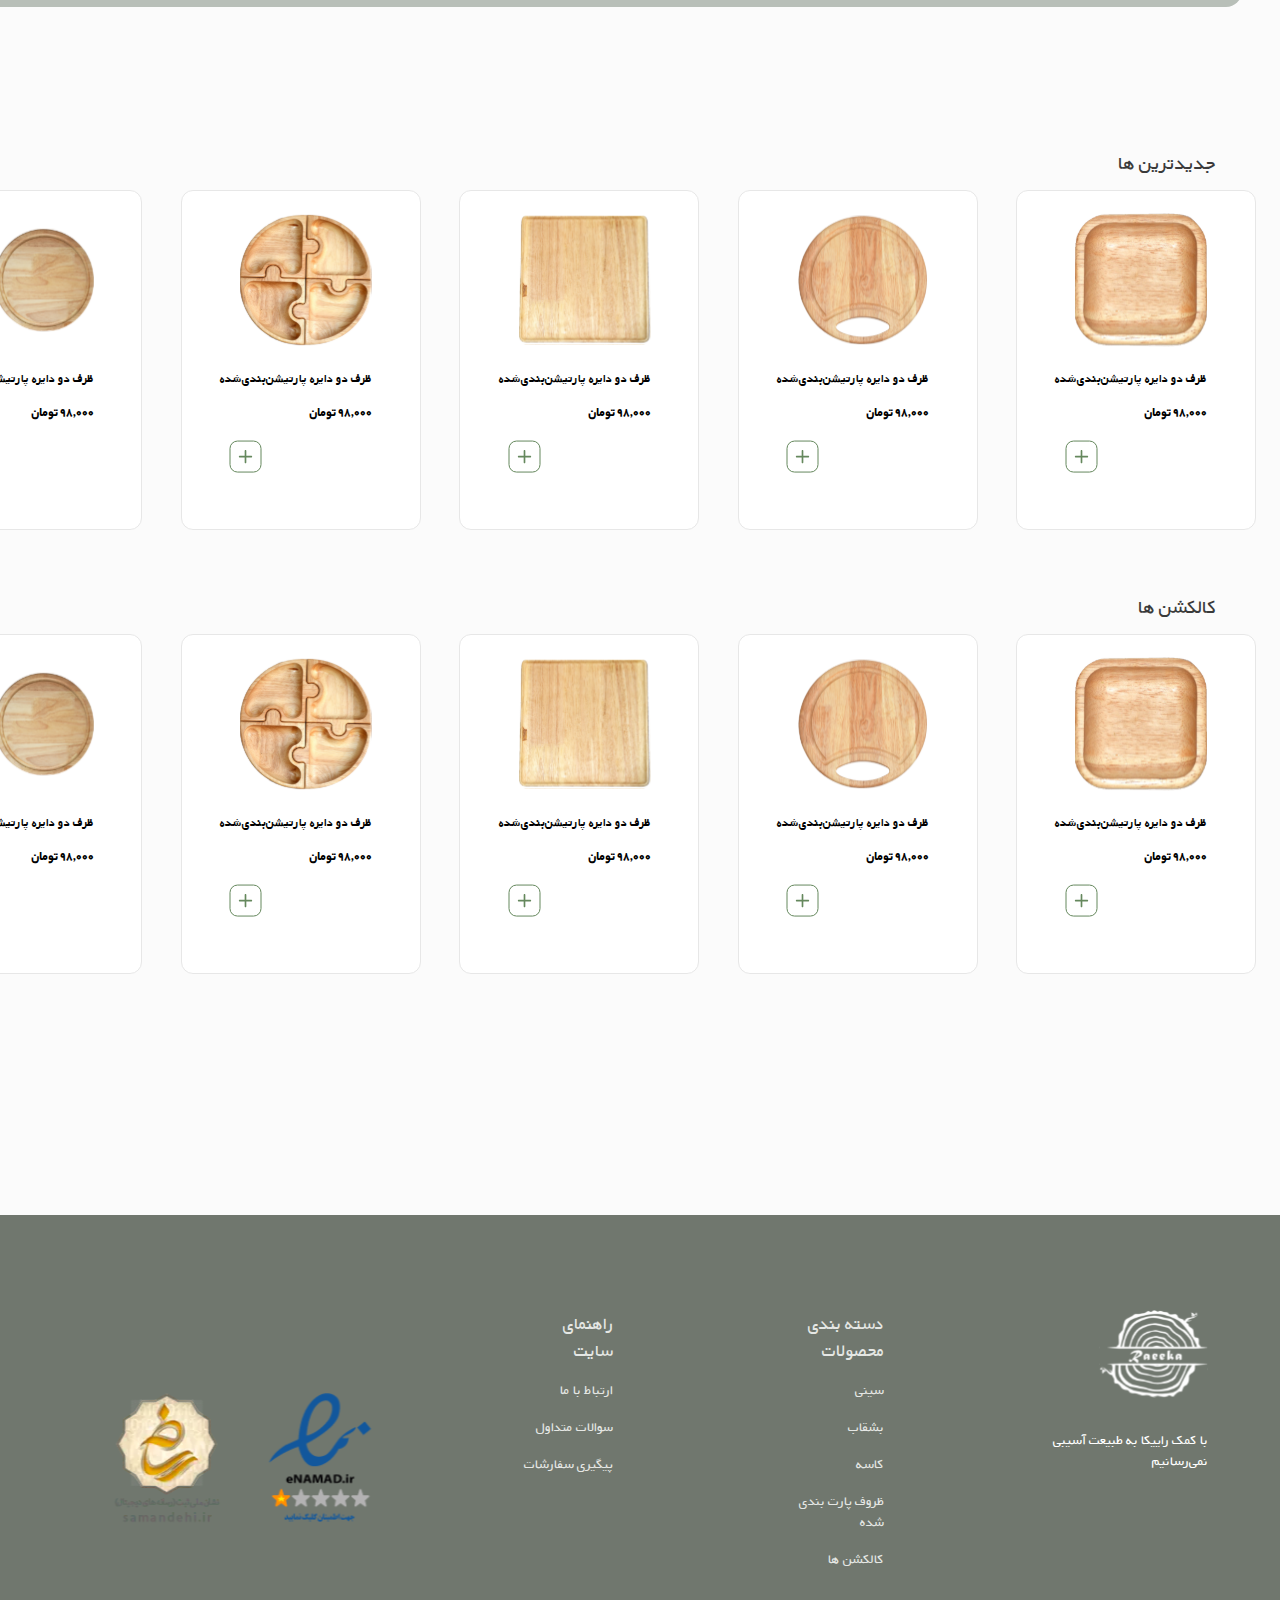
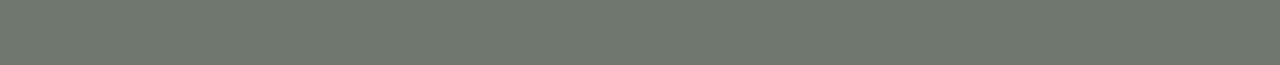
==== commit 1ab46ccf: "profile page added" ====
--- a/index.html
+++ b/index.html
@@ -9,7 +9,7 @@
     <title>راییکا چوب</title>
 </head>
 <body class="container-fluid p-0">
-   <div class="landing_page">
+   <div class="page_container">
     <div class=" navbar container-fluid w-100 row m-0 p-0  w-100" style="height: 80px;">
         <div class="col row d-md-block d-none right">
             <div class="d-flex flex-row" style="width:313px; height:60px;">
@@ -44,7 +44,7 @@
             <div class="cart_profile_icon d-lg-block d-none" >
                 <div class="profile_icon" >
                     <button class="profile_icon" >
-                        <a href="#"><img src="./icons/profile.svg" alt="profile_icon" class="profile_icon"></a>
+                        <a href="signup-signin.html"><img src="./icons/profile.svg" alt="profile_icon" class="profile_icon"></a>
                     </button>
                 </div>
                 <div class="cart_icon" >
@@ -343,10 +343,10 @@
     <div class="footers">
         <div class="footer_1">
             <div class="footer_icons">
-                <div class="footer_icon"><img class="footer_icon" src="./icons/footer/home.svg" alt=""></div>
-                <div class="footer_icon"><img class="footer_icon" src="./icons/footer/cart.svg" alt=""></div>
-                <div class="footer_icon"><img class="footer_icon" src="./icons/footer/menu.svg" alt=""></div>
-                <div class="footer_icon"><img class="footer_icon" src="./icons/footer/profile.svg" alt=""></div>
+                <div class="footer_icon"><a href="#"><img class="footer_icon" src="./icons/footer/home.svg" alt=""></a></div>
+                <div class="footer_icon"><a href="#"><img class="footer_icon" src="./icons/footer/cart.svg" alt=""></a></div>
+                <div class="footer_icon"><a href="#"><img class="footer_icon" src="./icons/footer/menu.svg" alt=""></a></div>
+                <div class="footer_icon"><a href="signup-signin.html"><img class="footer_icon" src="./icons/footer/profile.svg" alt=""></a></div>
             </div>
         </div>
         <div class="footer_2">
--- a/style.css
+++ b/style.css
@@ -11,6 +11,16 @@
 @font-face {
     font-family: yekan_bakh_bold ;
     src: url(./fonts/BYekan+\ Bold.ttf) ;
+}
+
+@font-face{
+    font-family: yekan_bakh_fanum;
+    src: url(./fonts/Yekan\ Bakh\ FaNum\ 07\ Heavy.ttf);
+}
+
+html {
+    text-rendering: optimizeLegibility !important;
+    -webkit-font-smoothing: antialiased !important;
 }
 
 body{
@@ -282,7 +292,7 @@
 }
 
 div.why_us{
-    height: 370px;
+    height: 450px;
     width: 100%;
     margin-top: 10%;
     margin-bottom:5% ;
@@ -595,6 +605,234 @@
     width: 77px;
     height: 78px;
 }
+
+div.page_container{
+    background-color: #FBFBFB;
+}
+
+div.product_price p{
+    font-family: yekan_bakh_fanum;
+}
+
+div.special_offers_items_off p{
+    font-family: yekan_bakh_fanum;
+    padding-right:24% ;
+}
+
+/*     sign_in/sign_up  page      */
+div.box_container{
+    height: 1400px;
+    background-color: #FBFBFB;
+}
+
+div.pipe_line{
+    font-family: yekan_bakh;
+    font-size: 12px;
+    margin-top: 5%;
+    margin-right: 5% ;
+}
+
+div.signup_in_box{
+    position: relative;
+    background-color: #FBFBFB;
+    height: 1200px;
+}
+
+div.sign_in{
+    font-family: yekan_bakh;
+    margin-right:16px;
+    height: 445px;
+    width: 93%;
+    border-bottom-style:solid ;
+    border-bottom-color: #DFDFDF;
+    border-bottom-width: 1px;
+}
+
+p.signup_in{
+    font-family: yekan_bakh;
+    font-size: 16px;
+    font-weight: bold;
+    margin-bottom: 32px;
+}
+input.number_input {
+    width: 100%;
+    height: 56px;
+    border-radius: 6px;
+    border-color: #9EA49D;
+    border-width: 1px;
+    margin-bottom: 24px;
+    border-style:solid;
+    padding-right:12px;
+    font-weight: 100;
+    background-color: #FAFAFA;
+    color: #3a3a3a;
+}
+
+input.password_input{
+    width: 100%;
+    height: 56px;
+    border-radius: 6px;
+    border-color: #9EA49D;
+    border-width: 1px;
+    margin-bottom: 24px;
+    border-style:solid;
+    padding-right:12px;
+    font-weight: 100;
+    background-color: #FAFAFA;
+    color: #3a3a3a;
+}
+input.save_password_box{
+    width: 16px ;
+    height: 16px ;
+    border-color: #000000;
+    border-style: solid;
+    border-width: 2px;
+}
+
+.checkbox-wrapper input[type="checkbox"] {
+    display: none;
+    visibility: hidden;
+}
+
+.checkbox-wrapper label {
+    display: inline-block;
+}
+
+.checkbox-wrapper .check {
+    cursor: pointer;
+    position: relative;
+    margin: auto;
+    width: 18px;
+    height: 18px;
+    -webkit-tap-highlight-color: transparent;
+    transform: translate3d(0, 0, 0);
+}
+
+.checkbox-wrapper .check:before {
+    content: "";
+    position: absolute;
+    top: -15px;
+    left: -15px;
+    width: 48px;
+    height: 48px;
+    border-radius: 50%;
+    background: rgba(34,50,84,0.03);
+    opacity: 0;
+    transition: opacity 0.2s ease;
+}
+
+.checkbox-wrapper .check svg {
+    position: relative;
+    z-index: 1;
+    fill: none;
+    stroke-linecap: round;
+    stroke-linejoin: round;
+    stroke: #c8ccd4;
+    stroke-width: 1.5;
+    transform: translate3d(0, 0, 0);
+    transition: all 0.2s ease;
+}
+
+.checkbox-wrapper .check svg path {
+    stroke-dasharray: 60;
+    stroke-dashoffset: 0;
+}
+
+.checkbox-wrapper .check svg polyline {
+    stroke-dasharray: 22;
+    stroke-dashoffset: 66;
+}
+
+.checkbox-wrapper .check:hover:before {
+    opacity: 1;
+}
+
+.checkbox-wrapper .check:hover svg {
+    stroke: #9EA49D;
+}
+
+.checkbox-wrapper input[type="checkbox"]:checked + .check svg {
+    stroke: #65885D;
+}
+
+.checkbox-wrapper input[type="checkbox"]:checked + .check svg path {
+    stroke-dashoffset: 60;
+    transition: all 0.3s linear;
+}
+
+.checkbox-wrapper input[type="checkbox"]:checked + .check svg polyline {
+    stroke-dashoffset: 42;
+    transition: all 0.2s linear;
+    transition-delay: 0.15s;
+}
+
+a.forget_password{
+    text-decoration: none;
+    color: #65885D;
+    font-size: 14px;
+    width: 700;
+}
+
+div.login_button{
+    background-color: #65885D;
+    width: 150px;
+    height: 50px;
+    border-radius: 8px;
+    float: left;
+    text-decoration: none;
+    color: #FFFFFF;
+    font-size: 14px;
+    display: flex;
+    margin-top: 50px;
+}
+
+div.login_button img{
+    width: 24px;
+    height: 24px;
+    margin-top: 12px;
+    margin-right: 20px;
+}
+
+div.login_button p{
+    margin-top: 12px;
+    margin-right: 10px;
+
+}
+div.sign_up{
+    font-family: yekan_bakh;
+    margin-right:16px;
+    width: 93%;
+    margin-top: 40px;
+}
+
+p.signup_in_title{
+    font-weight: 700;
+}
+
+div.sign_up p {
+    margin-bottom: 32px;
+}
+
+div.sign_up_input input{
+    width: 100%;
+    height: 60px;
+    border-radius: 6px;
+    border-style: solid;
+    border-color: #9EA49D;
+    background-color: #FAFAFA;
+    margin-bottom: 24px;
+    border-width: 1px;
+    padding-right: 12px;
+    color: #3a3a3a;
+}
+div.sign_up a{
+    text-decoration: none;
+    color: #65885D;
+}
+
+div.sign_up p{
+    font-size: 14px;
+}
 /* resposive */
 
 @media only screen and (max-width:992px) {
@@ -625,8 +863,10 @@
         display: flex;
     }
     div.namad{
-        position: absolute;
-        bottom: -2400px;
+        position: relative;
+        top: 150px;
+        left:700px ;
+        height: 0px;
     }
     img.namad{
         width: 75px;
@@ -644,6 +884,36 @@
         float: left;
         width: 95%;
         height: 100%;
+    }
+    div.signup_in_box{
+        display: flex;
+        width: 90%;
+        margin-right:5% ;
+        margin-left:5% ;
+        background-color: #FFFFFF;
+        border-radius:12px ;
+        height: 60%;
+    }
+
+    div.sign_in{
+        width: 80%;
+        margin-left: 10% ;
+        margin-top: 40px;
+        border-bottom-style:none ;
+    }
+
+    div.sign_in p{
+        margin-bottom: 32px;
+    }
+
+    div.sign_up{
+        width: 80%;
+        margin-left: 10% ;
+        border-right-style:solid ;
+        border-right-color:#E0E0E0 ;
+        border-right-width: 1px ;
+        padding-right: 100px;
+        height: 90%;
     }
 }
 
@@ -763,7 +1033,7 @@
     body{
         width: 100%;
     }
-    div.landing_page{
+    div.page_container{
         width: 100%;
     }
 }
@@ -773,7 +1043,7 @@
         width: 100%;
     }
 
-    div.landing_page{
+    div.page_container{
         width: 1550px;
         margin-right: 20%;
     }
@@ -781,4 +1051,7 @@
     div.category{
         right: 20%;
     }
+}
+
+@media screen and (max-width:450px) {
 }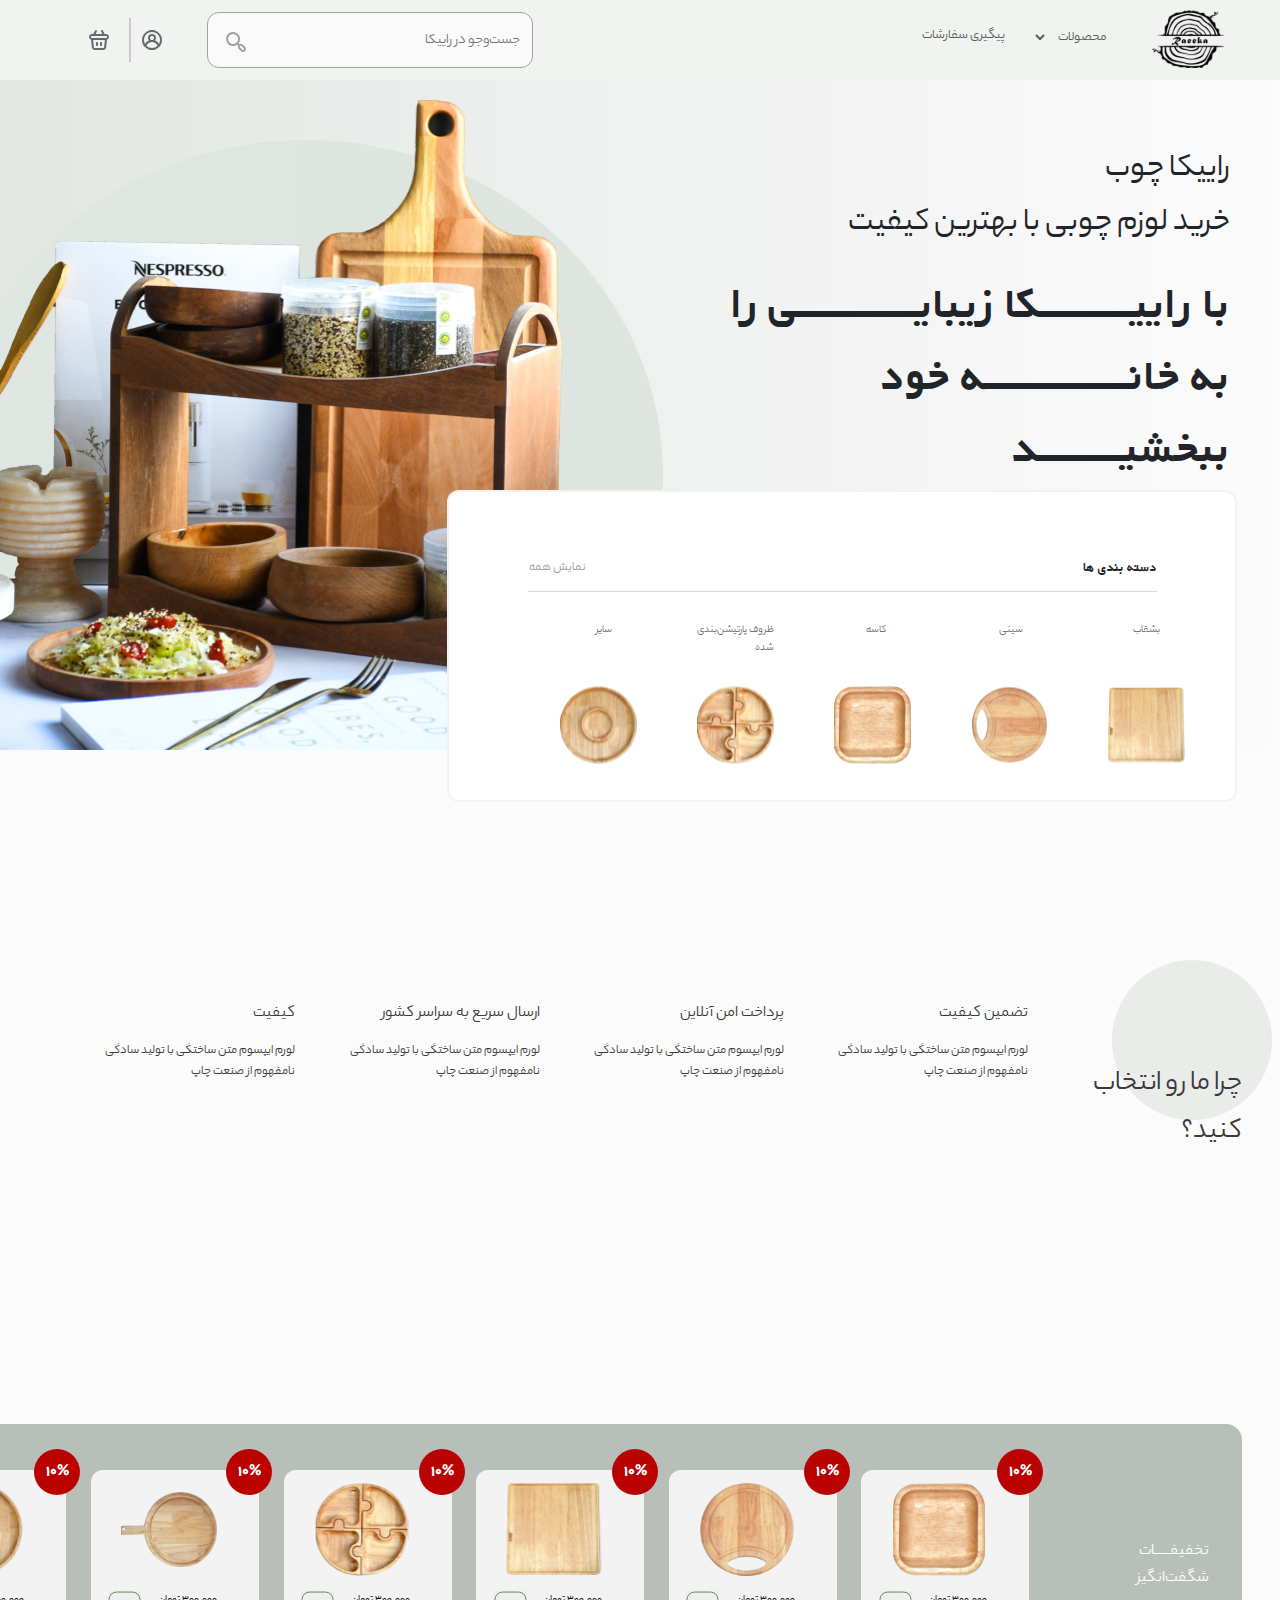
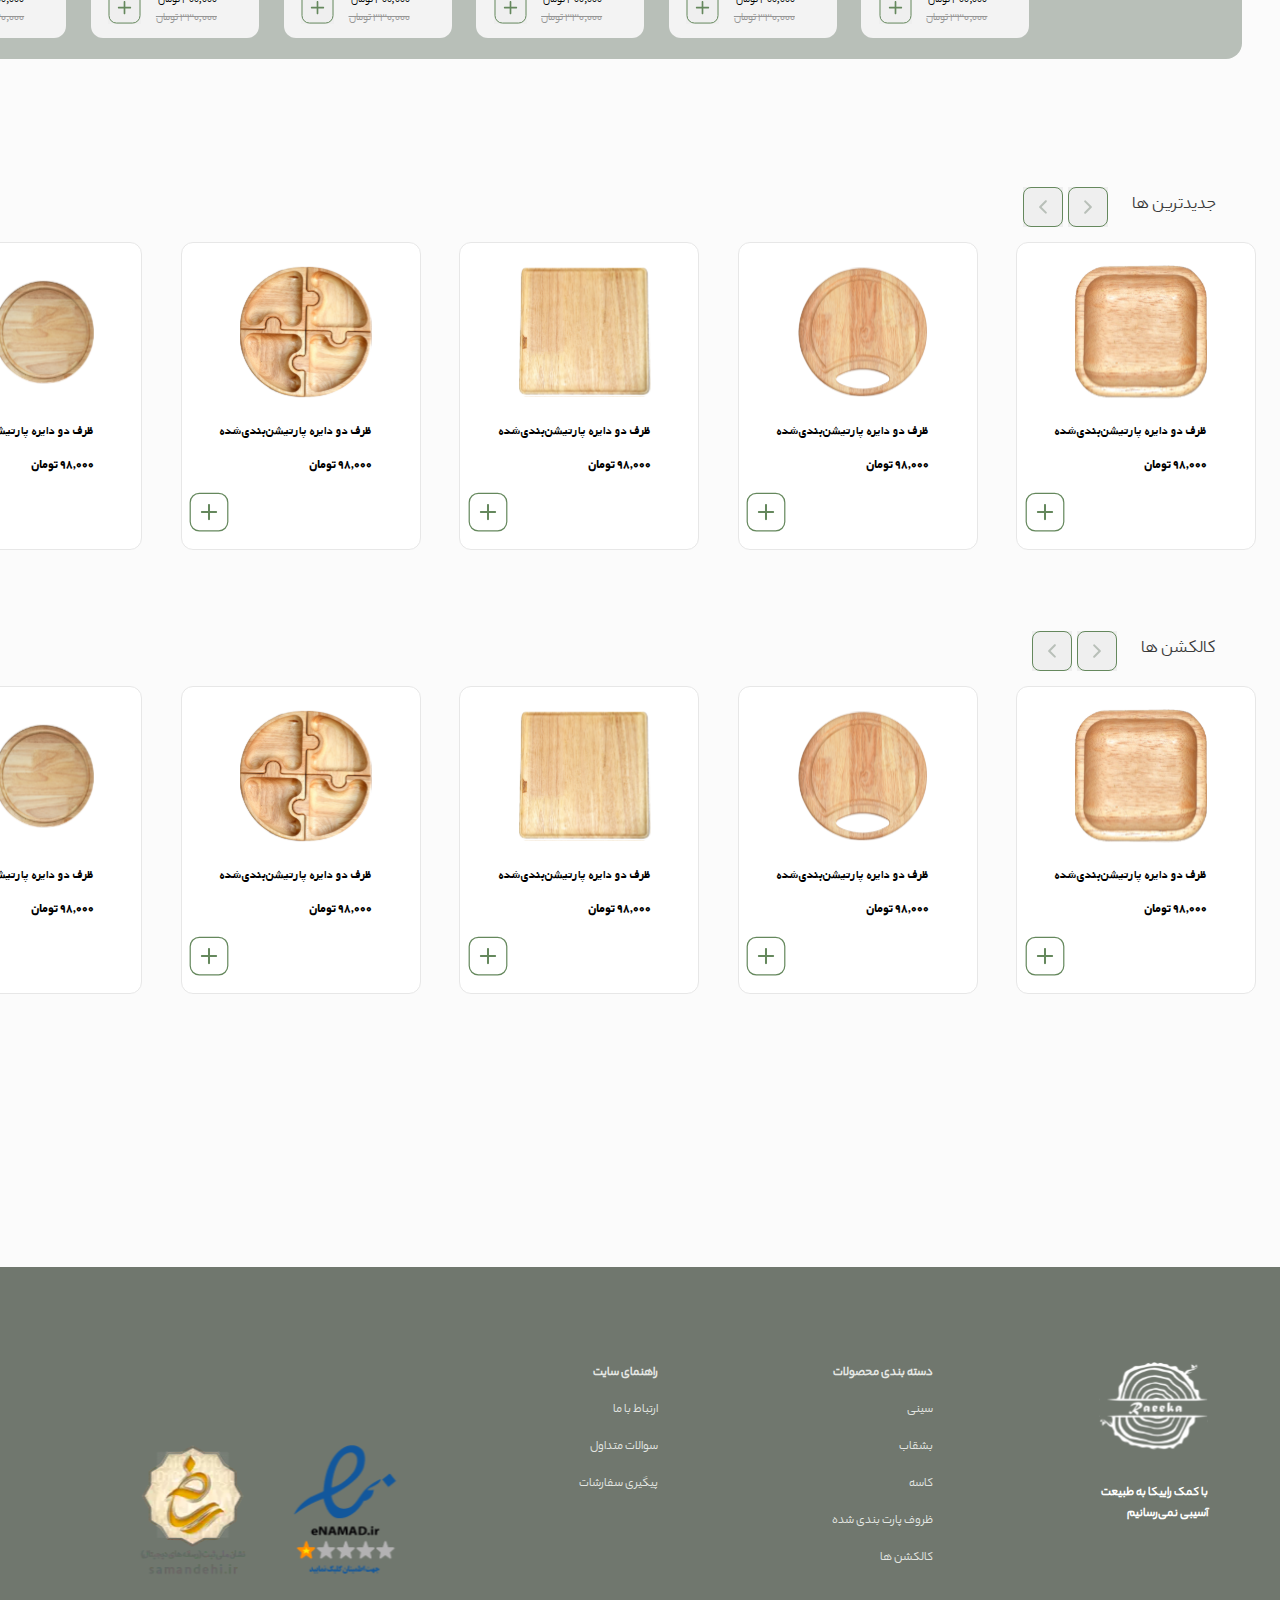
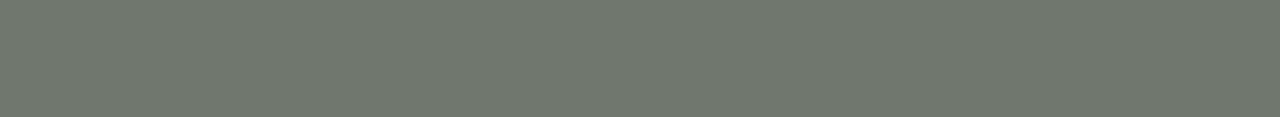
==== commit 83dd3aa8: "new changes" ====
--- a/index.html
+++ b/index.html
@@ -28,7 +28,7 @@
                 </div>
                 <div class="">
                     <div class="products_follow_up">
-                        <button class="follow_up_button" ><a class="follow_up_button" href="#"> پیگیری محصولات</a></button>
+                        <button class="follow_up_button" ><a class="follow_up_button" href="#"> پیگیری سفارشات</a></button>
                       </div> 
                 </div>                
             </div>
@@ -56,7 +56,7 @@
            </div>
         </div>
     </div>
-    <div class="landing_top container-fluid d-flex  justify-content-between p-0">
+    <div class="landing_top container-fluid d-flex  justify-content-between ">
             <div class="description ">
                 <p class="description_1">راییکا چوب<br>خرید لوزم چوبی با بهترین کیفیت</p>
                 <p class="description_2">با راییــــــــــکا زیبایـــــــــــــی را به 
@@ -78,7 +78,7 @@
                 <a href="#" class="category_card"><div class="category_card"><p class="category_card_lable">بشقاب</p><div class="img_area"><img src="./picture/products/3-1.svg" class="img_front" alt=""><img src="./picture/products/3-2.svg" alt="" class="img_back"></div></div></a>
                 <a href="#" class="category_card"><div class="category_card"><p class="category_card_lable">سینی</p><div class="img_area"><img src="./picture/products/2-1.svg" style="rotate: 90deg;" class="img_front" alt=""><img src="./picture/products/2-2.svg" alt="" class="img_back"></div></div></a>
                 <a href="#" class="category_card"><div class="category_card"><p class="category_card_lable">کاسه</p><div class="img_area"><img src="./picture/products/1-1.svg" class="img_front" alt=""><img src="./picture/products/1-2.svg" alt="" class="img_back"></div></div></a>
-                <a href="#" class="category_card" ><div class="category_card"><p class="category_card_lable" style="margin-right:5%;">ظروف پارتیشن بندی شده</p><div class="img_area"><img src="./picture/products/4-1.svg" class="img_front" alt=""><img src="./picture/products/4-2.svg" alt="" class="img_back"></div></div></a>
+                <a href="#" class="category_card" ><div class="category_card"><p class="category_card_lable" style="margin-right:0;">ظروف پارتیشن‌بندی شده</p><div class="img_area"><img src="./picture/products/4-1.svg" class="img_front" alt=""><img src="./picture/products/4-2.svg" alt="" class="img_back"></div></div></a>
                 <a href="#" class="category_card"><div class="category_card"><p class="category_card_lable">سایر</p><div class="img_area"><img src="./picture/products/6-1.svg" class="img_front" alt=""><img src="./picture/products/6-2.svg" alt="" class="img_back"></div></div></a>
             </div>
         </div>
@@ -113,7 +113,7 @@
             <div class="special_offers_text special_offer_container">
                 <p class="special_offers">تخفیفـــــات<br>شگفت‌انگیز</p>
             </div>
-            <div style="display:flex; overflow-x: scroll;">
+            <div style="display:flex; overflow-x: scroll; padding-right:10px;">
                 <a href="#" class="special_offer_container"  style="text-decoration: none; margin-left: 2% ;">
                     <div class="special_offers_items"> 
                         <div class="special_offers_items_off"><p class="special_offers_items_off">10%</p></div>
@@ -356,7 +356,7 @@
                     <div class="footer_details"><p>با کمک راییکا به طبیعت آسیبی نمی‌رسانیم</p></div>
                 </div>
                 <div style="margin-left: 165px;">
-                    <p style="font-size: 18px; color:#E5E7E4;" >دسته بندی محصولات</p>
+                    <p style="color:#E5E7E4;" >دسته بندی محصولات</p>
                     <a href="#" style="text-decoration: none; font-size: 14px; color:#E5E7E4;"><p>سینی</p></a>
                     <a href="#" style="text-decoration: none; font-size: 14px; color:#E5E7E4;"><p>بشقاب</p></a>
                     <a href="#" style="text-decoration: none; font-size: 14px; color:#E5E7E4;"><p>کاسه</p></a>
@@ -364,7 +364,7 @@
                     <a href="#" style="text-decoration: none; font-size: 14px; color:#E5E7E4;"><p>کالکشن ها</p></a>
                 </div>
                 <div>
-                    <p style="font-size: 18px; color:#E5E7E4; width: 90px;" >راهنمای سایت</p>
+                    <p style="color:#E5E7E4; width: 90px;" >راهنمای سایت</p>
                     <a href="#" style="text-decoration: none; font-size: 14px; color:#E5E7E4;"><p>ارتباط با ما</p></a>
                     <a href="#" style="text-decoration: none; font-size: 14px; color:#E5E7E4;"><p>سوالات متداول</p></a>
                     <a href="#" style="text-decoration: none; font-size: 14px; color:#E5E7E4;"><p>پیگیری سفارشات</p></a>
--- a/style.css
+++ b/style.css
@@ -5,7 +5,7 @@
 
 @font-face {
     font-family: yekan_bakh ;
-    src: url(./fonts/BYekan+.ttf);
+    src: url(./fonts/Yekan\ Bakh.ttf);
 }
 
 @font-face {
@@ -17,6 +17,10 @@
     font-family: yekan_bakh_fanum;
     src: url(./fonts/Yekan\ Bakh\ FaNum\ 07\ Heavy.ttf);
 }
+@font-face{
+    font-family: yekan_bakh_light;
+    src: url(./fonts/YekanBakh_Light.ttf);
+}
 
 html {
     text-rendering: optimizeLegibility !important;
@@ -29,7 +33,7 @@
 
 div.navbar{
     height: 80px;
-    background-image: linear-gradient(to right , #E2E7E3 ,#D7DFD800);
+   background-color: #F1F3F1;
 }
 
 div.right{
@@ -81,7 +85,7 @@
     float: right ;
     width: 326px ;
     height: 56px ;
-    background-color:transparent ;
+    background-color:#FAFAFA ;
     border-style: solid ;
     border-width: 1px ;
     border-color: #9EA49D ;
@@ -195,21 +199,18 @@
 }
 
 div.ball{
-    background-color: #BACDB6;
     border-radius: 50%;
     width: 400px;
     height: 380px;
     margin-left: -9%;
     float: left;
-    /* position: absolute;
-    top:130px;
-    left: 0px;
-    z-index: 0; */
+    background-image: linear-gradient(to left , rgba(218,225,218,0.8) , rgba(224,230,226,1));
 }
 
 img.hero_img{
     width: 350px;
     height: 400px;
+    opacity: 1;
 }
 
 div.category{
@@ -399,7 +400,8 @@
     height: 46px;
     border-radius: 50%;
     position: relative;
-    top: 30px;
+    top: 25px;
+    right: -10px;
     padding-bottom: 30px;
 }
 
@@ -456,6 +458,7 @@
     height: 40px;
     display: flex;
     margin-bottom: 15px;
+    align-items: center;
 }
 
 p.title{
@@ -477,7 +480,7 @@
 }
 
 div.products_card{
-    height: 340px;
+    height: 308px;
     width: 240px;
     border-style: solid;
     border-color: #E7E7E7;
@@ -506,9 +509,13 @@
 div.product_add{
     float: left;
     padding-left: 20%;
-
-}
-
+    width: 40px;
+    height: 40px;
+}
+div.product_add img{
+    width: 40px;
+    height: 40px;
+}
 div.colaction_products{
     height: 380px;
     margin-bottom: 20%;
@@ -559,7 +566,14 @@
   float: right;
   margin-right: 72px;
 }
-
+div.about_us p{
+    width: 110px;
+    font-size: 14px;
+    font-weight: 700;
+}
+div.about_us a p {
+    font-weight: 100;
+}
 div.footer_details{
     font-size: 14px;
     color: #FFFFFF;
@@ -588,7 +602,7 @@
 }
 .img_area img{
     position: absolute;
-    transition: opacity 1s ease-out;  
+    transition: opacity 0.2s ease-out;  
 }
 
 img.img_front:hover{
@@ -653,6 +667,18 @@
     font-size: 16px;
     font-weight: bold;
     margin-bottom: 32px;
+}
+div.sign_in form input::placeholder{
+    font-family: yekan_bakh;
+    font-size: 16px;
+    color: #9EA49D;
+}
+div.sign_in form input{
+    font-family: yekan_bakh;
+    font-size: 16px;
+}
+div.sign_in form{
+    height: 190px;
 }
 input.number_input {
     width: 100%;
@@ -833,6 +859,300 @@
 div.sign_up p{
     font-size: 14px;
 }
+/* profile page */
+div.box_container{
+    margin-top: 80px;
+    display: flex;
+    justify-content: center;
+    width: 100%;
+    height: 2000px;
+}
+
+div.profile_box_container{
+    width: 328px;
+    display: flex;
+    flex-direction: column;
+    justify-content: center;
+}
+
+div.profile_details{
+    background-color: #FFFFFF;
+    border-radius: 12px;
+    border-style: solid;
+    border-width: 1px;
+    border-color: #F2F2F2;
+}
+
+div.profile_details img{
+    border-radius: 50%;
+    width: 136px;
+    height: 136px;
+    margin-right: 95px;
+    margin-top: 42px;
+}
+
+div.profile_details h2{
+    font-family: yekan_bakh;
+    font-size: 24px;
+    color: #666A6E;
+    margin-top: 18px;
+    text-align: center;
+    text-decoration: none;
+    font-weight: 700;
+}
+
+div.profile_details_credit{
+    display: flex;
+    align-items: center;
+    width: 100%;
+}
+div.profile_details_credit p{
+    width: 50%;
+    text-align: center;
+    font-family: yekan_bakh_fanum ;
+}
+div.add_credit{
+    background-color: #65885D;
+    color: #FFFFFF;
+    font-family: yekan_bakh;
+    font-size: 14px;
+    width: 216px;
+    height: 48px;
+    border-radius: 8px;
+    margin-top: 18px;
+}
+
+div.add_credit button img{
+    width: 12px;
+    height: 20px;
+    margin: 0px;
+}
+div.add_credit button{
+    width: 216px;
+    height: 48px;
+    background-color: transparent;
+    display: flex;
+    align-items: center;
+    padding-right: 70px;
+}
+div.add_credit button p{
+    color: #FFFFFF;
+    font-family: yekan_bakh;
+    font-size: 14px;
+    margin: 0px;
+    margin-right: 8px;
+}
+div.profile_details_button{
+    margin-top: 46px;
+    margin-right: 56px;
+}
+div.profile_details_button button{
+    width: 216px;
+    height: 30px;
+    margin-bottom: 24px;
+    background-color: #FFFFFF;
+    color: #666A6E;
+    text-align: start;
+    font-family: yekan_bakh_light;
+    font-size: 16px;
+    border-bottom-style: solid;
+    border-bottom-width: 1px ;
+    border-color: #EDEDED;
+    padding-bottom: 8px;
+}
+
+div.profile_details_button button img{
+    width: 18px;
+    height: 18px;
+    margin: 0;
+    margin-left: 5px;
+}
+
+p.info_title{
+    font-family: yekan_bakh;
+    font-size: 16px;
+    color: #000000;
+    font-weight: 700;
+    margin-right: 16px;
+    margin-top: 72px;
+    margin-bottom: 10px;
+}
+div.img_upload{
+    background-color: #FFFFFF;
+    border-radius: 12px;
+    border-style: solid;
+    border-width: 1px;
+    border-color: #F2F2F2;
+    display: flex;
+    flex-direction: column;
+    justify-content: center;
+    align-items: center;
+    height: 324px;
+}
+
+div.img_upload img{
+    width: 136px;
+    height: 136px;
+    margin-bottom: 48px;
+}
+
+div.file_input_lable{
+    width: 216px;
+    height: 48px;
+    background-color: #65885D;
+    color: #FFFFFF;
+    border-radius: 8px;  
+    display: flex; 
+    justify-content: center;
+    align-items: center;
+}
+
+div.file_input_lable img{
+    width: 20px;
+    height: 20px;
+    margin-bottom: 0;
+}
+
+div.file_input_lable p{
+    font-family: yekan_bakh_light;
+    font-size: 16px;
+    margin-right: 8px;
+    margin-top: 20px;
+}
+
+div.img_upload input{
+    display: none;
+}
+
+div.info_submit{
+    background-color: #FFFFFF;
+    border-radius: 12px;
+    border-style: solid;
+    border-width: 1px;
+    border-color: #F2F2F2;
+    margin-top: 24px;
+    height: 484px;
+    padding-right: 32px;
+    padding-top: 18px;
+}
+
+div.info_filed{
+    margin-top: 24px;
+    background-color: #FAFAFA;
+    border-bottom-style:solid ;
+    border-bottom-color:#95B28F ;
+    border-bottom-width: 1px;
+    border-radius: 6px;
+    height: 56px;
+    width: 260px;
+}
+
+div.info_filed_title{
+    font-family: yekan_bakh_light;
+    color: #95B28F;
+    font-size: 15px;
+    display: flex;
+    margin-right: 12px;
+}
+
+div.info_filed input{
+    background-color: transparent;
+    border: none;
+    width: 100%;
+    height: 50%;
+    padding-right: 12px;
+    font-family: yekan_bakh_light;
+    font-size: 15px;
+    color: #525E67;
+}
+
+div.info_filed input:focus{
+    border: none;
+    outline: none;
+}
+
+button.submit_info{
+    width: 148px;
+    height: 48px;
+    background-color: #65885D;
+    border-radius: 8px;
+    color: #FFFFFF;
+    display: flex;
+    justify-content: center;
+    align-items: center;
+    font-family: yekan_bakh_light;
+    font-size: 15px;
+    margin-top: 48px;
+    float: left;
+    margin-left: 34px;
+}
+
+button.submit_info p{
+    margin-top: 18px;
+    margin-right: 8px;
+} 
+
+div.password-chanege{
+    background-color: #FFFFFF;
+    border-radius: 12px;
+    border-style: solid;
+    border-width: 1px;
+    border-color: #F2F2F2;
+    margin-top: 24px;
+    margin-bottom: 100px;
+    height: 453px;
+    padding-right: 32px;
+}
+div.password-chanege p{
+    font-family: yekan_bakh;
+    font-size: 16px;
+    color: #000000;
+    font-weight: 700;
+    margin-right: 16px;
+    margin-top: 32px;
+    margin-bottom: 32px;
+}
+
+div.password_change_filed input{
+    margin-bottom: 32px;
+    width: 260px;
+    height: 56px;
+    font-family: yekan_bakh_light;
+    font-size: 14px;
+    background-color: #FAFAFA;
+    border-color: #9EA49D;
+    border-width: 1px;
+    border-style: solid;
+    border-radius: 6px;
+    padding-right: 12px;
+}
+div.password_change_filed input:focus{
+    border-color: #9EA49D;
+    border-width: 1px;
+    border-style: solid;
+    outline: none;
+}
+
+button.passwors_change_submit{
+    width: 148px;
+    height: 48px;
+    background-color: #65885D;
+    border-radius: 8px;
+    color: #FFFFFF;
+    display: flex;
+    justify-content: center;
+    align-items: center;
+    font-family: yekan_bakh_light;
+    font-size: 15px;
+    float: left;
+    margin-left: 34px;
+}
+button.passwors_change_submit p{
+    color: #FFFFFF;
+    font-family: yekan_bakh_light;
+    font-size: 14px;
+    font-weight: 400;
+}
 /* resposive */
 
 @media only screen and (max-width:992px) {
@@ -852,7 +1172,6 @@
         justify-content: center;
         margin-right: 2%;
     }
-   
 }
 
 @media only screen and (min-width:767px){
@@ -915,6 +1234,53 @@
         padding-right: 100px;
         height: 90%;
     }
+
+    div.profile_box_container{
+        flex-direction: row;
+        width: 80%;
+    }
+    div.profile_details{
+        height: 710px;
+        margin-left: 22px;
+        display: flex;
+        flex-direction: column;
+        align-items: center;
+        padding-top: 42px;
+    }
+    div.profile_details img{
+        margin: 0;
+    }
+
+    p.info_title{
+        margin-top: 0 ;
+    }
+    div.info_filed{
+        margin-left: 30px;
+    }
+    div.profile_details_button{
+        margin-left: 32px;
+    }
+    div.add_credit{
+        margin: 0;
+    }
+    div.profile_details_button{
+        display: flex;
+        flex-direction: column;
+        justify-content: center;
+    }
+    div.navbar{
+        position: fixed;
+        z-index: 3;
+    }
+    div.landing_top{
+        padding-top: 80px;
+    }
+    div.product_nav_button{
+        display: block;
+    }
+    p.title{
+        margin-left: 24px;
+    }
 }
 
 @media screen and (min-width:992px) {
@@ -973,10 +1339,12 @@
 @media screen and (min-width:1200px) {
     div.category{
         position: absolute;
-        top: 460px;
+        top: 400px;
         right: 30px;
-        width: 650px;
-        height: 250px;
+        width: 790px;
+        height: 312px;
+        justify-content: center;
+        align-items: center;
     }
 
     div.category_card{
@@ -986,6 +1354,36 @@
 
     div.show_all_category{
         display: block;
+        margin: 0;
+        height: 60px;
+        margin-top: 40px;
+    }
+    div.show_all_category a{
+        top: 65px;
+    }
+    div.show_all_category p{
+        margin-top: 25px;
+    }
+
+    div.products_category{
+        margin: 0;
+        justify-content: center;
+        align-items: center;
+    }
+    div.category_card{
+        width: 97px;
+    }
+
+    p.category_card_lable{
+        margin-top:-20px;
+    }
+    div.img_area{
+        width: 77px;
+        height: 77px;
+    }
+
+    div.img_area img{
+        top: 65px;
     }
 
     a.show_all_category{
@@ -1016,16 +1414,40 @@
         width: 460px;
     }
     div.landing_top{
-        height: 650px;
+        height: 750px;
     }
 
     div.ball{
         width: 715px ;
         height: 670px ;
+        margin-top: 60px;
     }
 
     img.hero_img{
         width: 600px ;
+        height: 723px;
+        margin-left: 52px;
+        margin-top: -60px;
+    }
+    div.why_us{
+        margin-top: 160px;
+        padding-top: 0;
+    }
+    div.reasons_card_lable{
+        margin: 0;
+        height: 40px;
+    }
+    div.special_offers_items_card_img img{
+        width: 96px;
+        height: 93px;
+    }
+    div.pipe_line{
+        margin-top: 0;
+        padding-top: 122px;
+        font-size: 16px;
+    }
+    p.signup_in_title{
+        font-size: 24px;
     }
 }
 
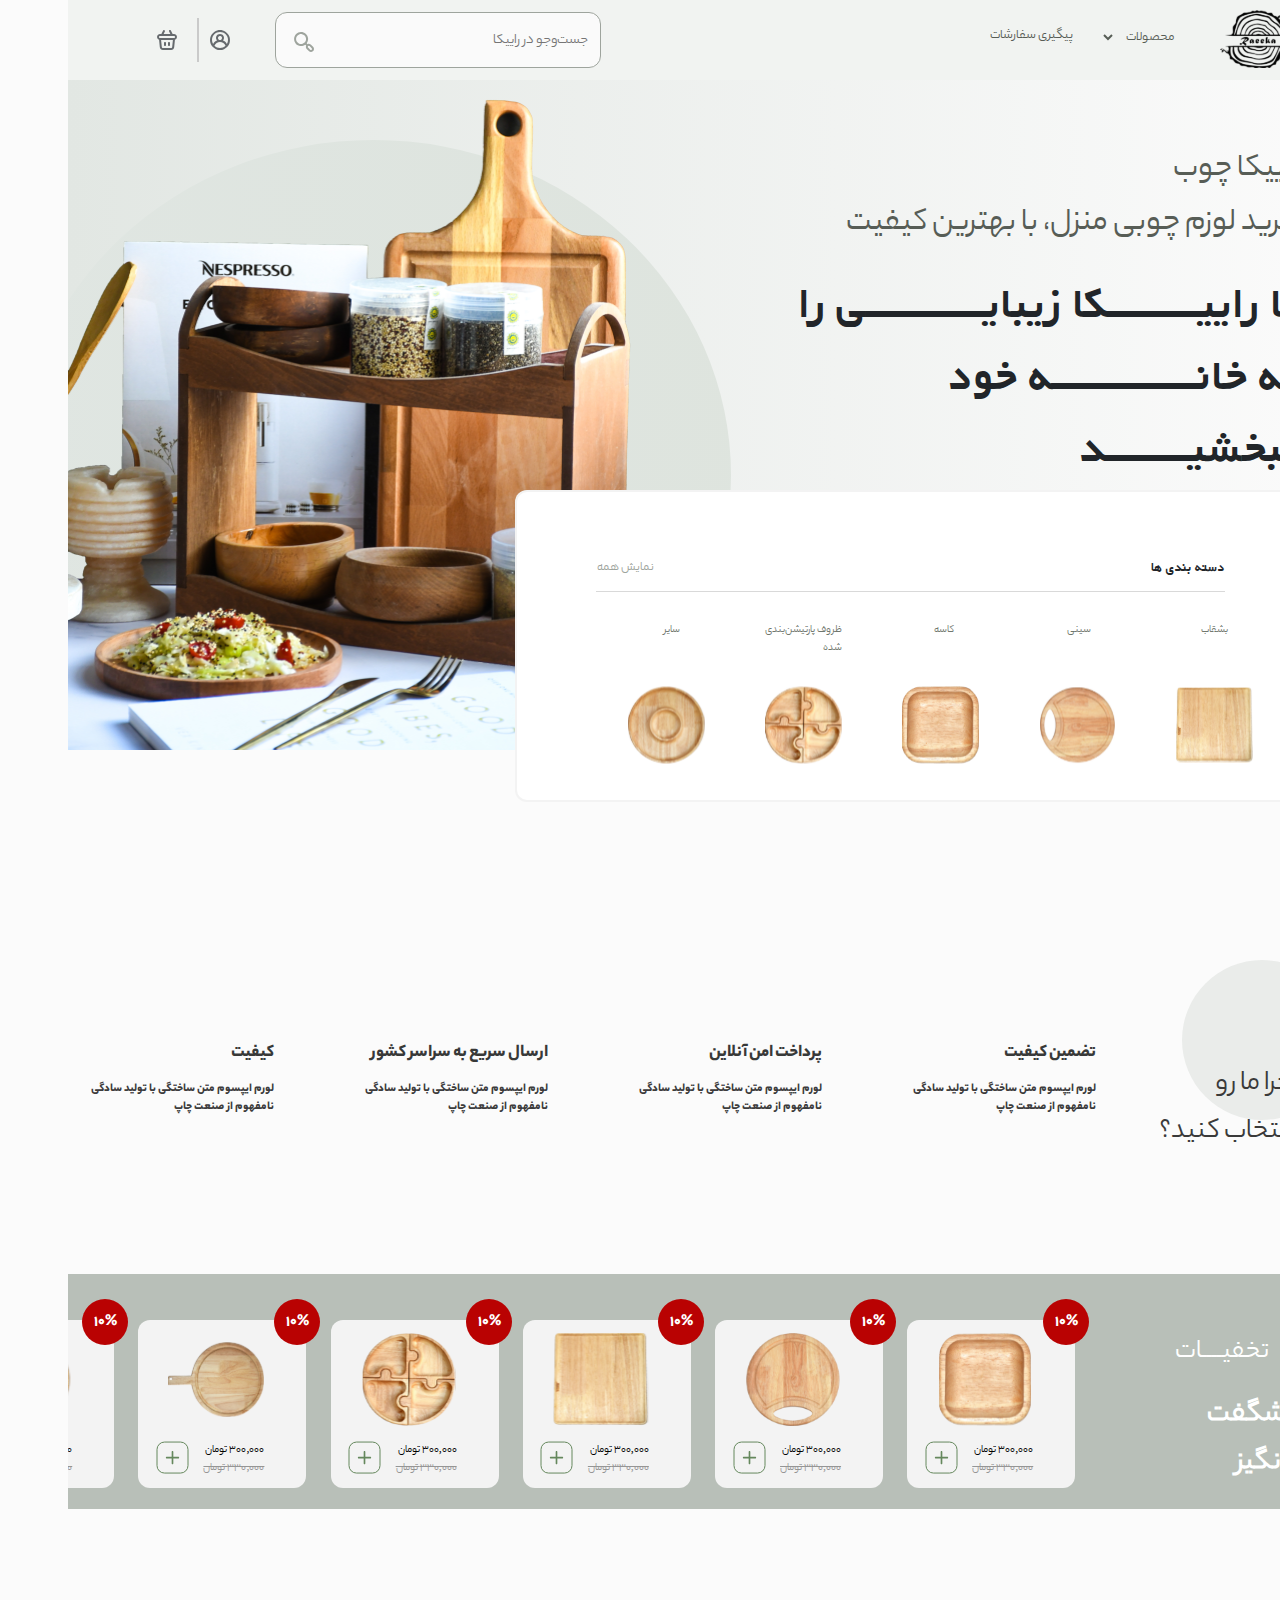
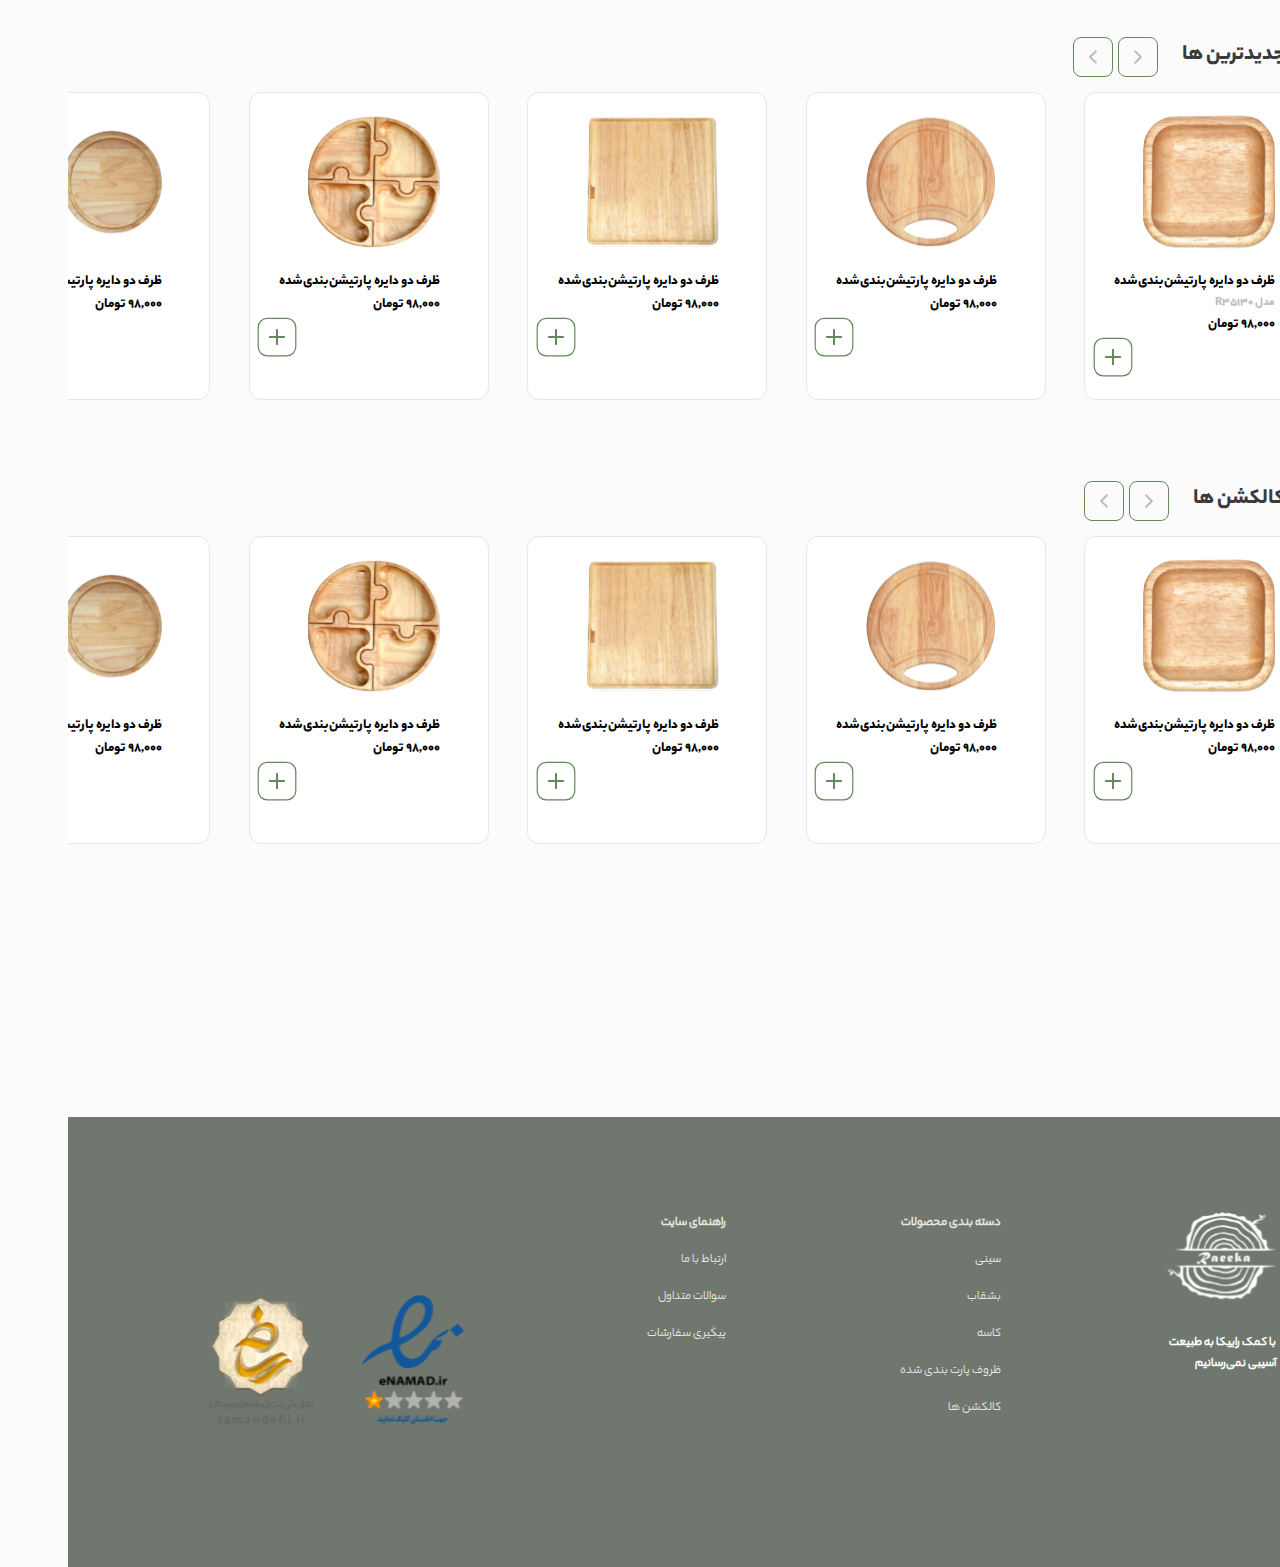
==== commit 13719b47: "new changes" ====
--- a/index.html
+++ b/index.html
@@ -58,7 +58,7 @@
     </div>
     <div class="landing_top container-fluid d-flex  justify-content-between ">
             <div class="description ">
-                <p class="description_1">راییکا چوب<br>خرید لوزم چوبی با بهترین کیفیت</p>
+                <p class="description_1">راییکا چوب<br>خرید لوزم چوبی منزل، با بهترین کیفیت</p>
                 <p class="description_2">با راییــــــــــکا زیبایـــــــــــــی را به 
                     خانــــــــــــــــه خود ببخشیـــــــــد</p>
             </div>
@@ -84,7 +84,7 @@
         </div>
         <div class="why_us">
             <div class="why_us_lable">
-                <div class="why_us_ball"><p class="why_us_ball">چرا ما رو انتخاب کنید؟</p></div>
+                <div class="why_us_ball"><p class="why_us_ball">چرا ما رو <br>انتخاب کنید؟</p></div>
             </div>
             <div class="why_us_reasons">
                 <div class="why_us_reasons_1">
@@ -110,8 +110,9 @@
             </div>
         </div>
         <div class="special_offers">
-            <div class="special_offers_text special_offer_container">
-                <p class="special_offers">تخفیفـــــات<br>شگفت‌انگیز</p>
+            <div class="special_offers_text">
+                <p style="font-size: 30px;">تخفیــــات</p>
+                <p style="font-size: 32px; font-weight:700 ;">شگفت انگیز</p>
             </div>
             <div style="display:flex; overflow-x: scroll; padding-right:10px;">
                 <a href="#" class="special_offer_container"  style="text-decoration: none; margin-left: 2% ;">
@@ -231,6 +232,7 @@
                         <div class="product_img"><img src="./picture/products/1-1.svg" alt="" class="product_img"></div>
                         <div class="product_desc">
                             <div class="product_name"><p> ظرف دو دایره پارتیشن‌بندی‌شده </p></div>
+                            <p class="product_model">مدل R35130</p>
                             <div class="product_price"><p>98,000  تومان</p></div>
                         </div>
                         <div class="product_add"><img src="./icons/Add_Button.svg" alt=""></div>
--- a/style.css
+++ b/style.css
@@ -30,6 +30,10 @@
 body{
     background-color: #fbfbfb ;  
 } 
+
+button{
+    background: none;
+}
 
 div.navbar{
     height: 80px;
@@ -46,6 +50,14 @@
     height: 40px ;
     margin-right: 40px ;
     margin-top: 6% ;
+}
+
+div.products_navbar_dropdown:hover{
+    color: #384c34;
+}
+
+a.follow_up_button:hover{
+    color:#384c34 ;
 }
 
 select.products{
@@ -80,6 +92,9 @@
     color: #575D56 ;
     text-decoration:none ;
 }
+a.follow_up_button:hover{
+    color: #384c34;
+}
 
 div.search_bar{
     float: right ;
@@ -191,6 +206,8 @@
 }
 p.description_1{
     font-size: 36px;
+    font-weight: 400;
+    color: #575D56;
 }
 
 p.description_2{
@@ -327,7 +344,7 @@
     margin-right: 4% ;
 }
  div.reasons_card{
-    font-family: yekan_bakh;
+    font-family: yekan_bakh_fanum;
     color: #383938;
  }
 
@@ -339,7 +356,8 @@
  }
  div.reasons_card_paragraph{
     height: 80%;
-    font-size: 14px;
+    font-size: 12px;
+    font-weight: 400px;
     color: #3C3C3C;
     margin-bottom: 10%;
     
@@ -369,14 +387,22 @@
     width: 150px;
     margin-left: 70px;
     margin-top: 50px;
+    color: #FFFFFF;
+    font-family: yekan_bakh;
+    justify-content: center;
+    align-items: center;
+    display: flex;
+    flex-direction: column;
+    margin-right: 25px;
 }
 
 p.special_offers{
     margin-top: 50%;
     margin-right: 25%;
     font-family: yekan_bakh;                        /*change font*/
-    font-size: 18px;
+    font-size: 32px;
     color: #FFFFFF;
+    
 }
 
 div.special_offers_items{
@@ -462,8 +488,8 @@
 }
 
 p.title{
- font-family: yekan_bakh;                                         /*change font*/
- font-size: 20px;
+ font-family: yekan_bakh_fanum;                                       
+ font-size: 22px;
  color: #3A3A3A;
  padding-right: 5%;
  padding-top: 1%;
@@ -500,10 +526,19 @@
 }
 
 div.product_desc{
-    font-family: yekan_bakh_bold;                                         /*change font*/        
-    font-size: 13px;
+    font-family: yekan_bakh_fanum;                                         /*change font*/        
+    font-size: 14px;
     padding-right: 20%;
     color: #000000;
+}
+
+div.product_desc p{
+    margin-bottom: 2px;
+}
+
+p.product_model{
+    font-size: 12px;
+    color: #BDBDBD;
 }
 
 div.product_add{
@@ -586,12 +621,6 @@
     display: flex;
     width: 35%;
     margin-right: 10%;
-}
-
-.special_offer_container.active{
-    cursor: grabbing;
-    cursor: -webkit-grabbing;
-    transform: scale(1);
 }
 
 img.img_front{
@@ -1334,6 +1363,8 @@
     div.reasons_card{
         margin-left: 15px;
     }
+
+    
 }
 
 @media screen and (min-width:1200px) {
@@ -1392,6 +1423,14 @@
         left: 80px;
     }
 
+    div.why_us{
+        height: 300px;
+    }
+    div.reasons_card{
+        padding-top:40px;
+        width: 200px;
+        margin-left: 74px;
+    }
     div.why_us_lable{
         position: relative;
         top: 50px;
@@ -1402,10 +1441,14 @@
         height: 160px;
     }
 
+    div.why_us_reasons{
+        margin-right: 92px;
+    }
+
     p.why_us_ball{
         font-size: 32px;
         padding-top: 100px;
-        padding-right: 30px;
+        padding-right: 50px;
     }
 
     div.navbar_left_side{
